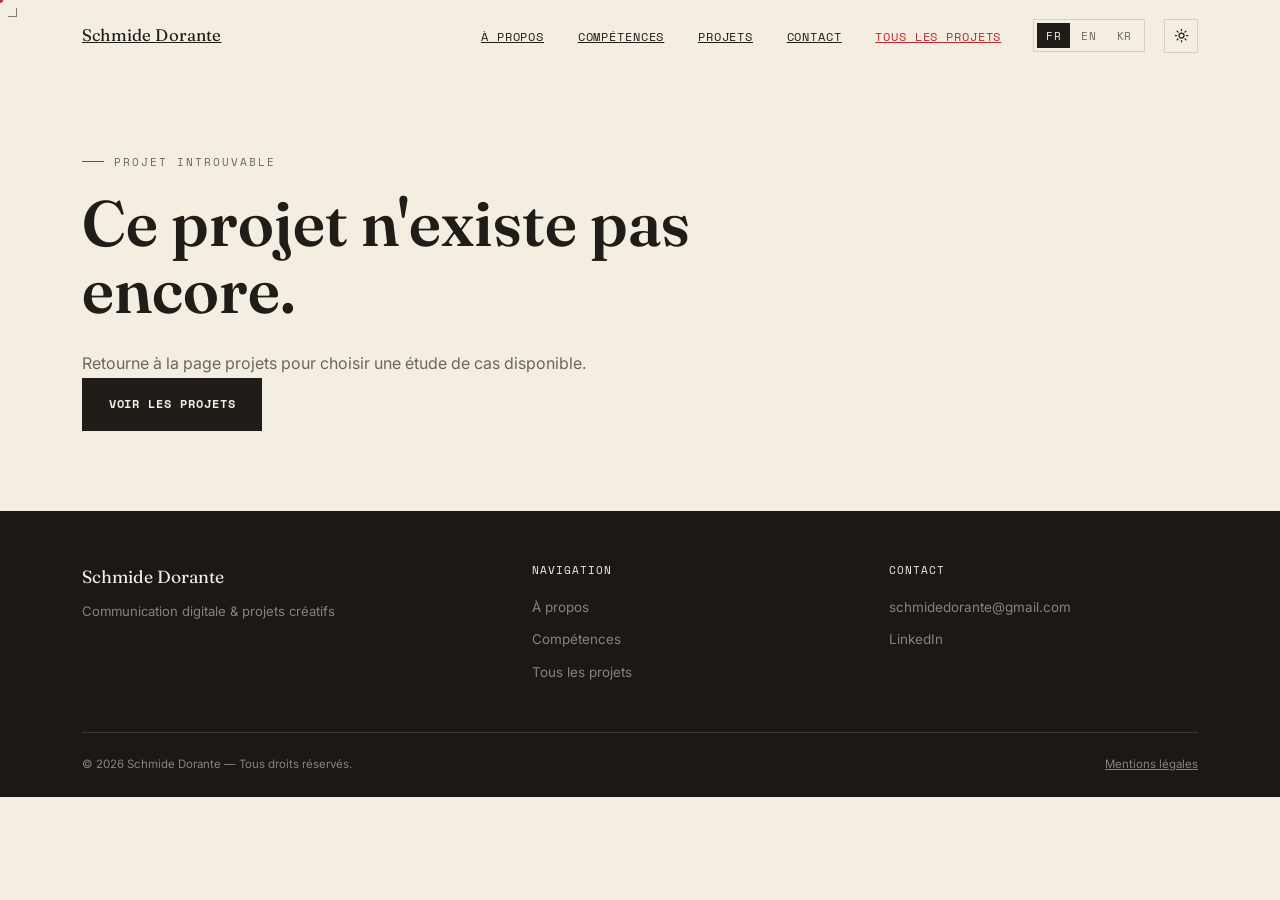
==== case-study.html @ 42503549 "Move html to root for github" ====
<!DOCTYPE html>
<html lang="fr">
<head>
  <meta charset="UTF-8" />
  <meta name="viewport" content="width=device-width, initial-scale=1.0" />
  <meta name="description" content="Portfolio de Schmide Dorante — communication digitale, gestion de projet, audiovisuel et projets créatifs." />
  <meta name="theme-color" content="#f3ede2" />
  <title>Schmide Dorante — Communication digitale &amp; projets créatifs</title>

  <link rel="icon" type="image/svg+xml" href="favicon.svg" />

  <link rel="preconnect" href="https://fonts.googleapis.com" />
  <link rel="preconnect" href="https://fonts.gstatic.com" crossorigin />
  <link rel="stylesheet" href="https://fonts.googleapis.com/css2?family=Fraunces:ital,wght@0,500;0,600;0,700;1,500&family=Inter:wght@300;400;500;600;700&family=Space+Mono:wght@400;700&family=Noto+Sans+KR:wght@400;500;700&display=swap" />

  <link rel="stylesheet" href="css/style.css" />
  <link rel="stylesheet" href="css/case-study.css" />
  <script>if(localStorage.getItem('theme')==='dark')document.documentElement.classList.add('dark')</script>
</head>
<body>

  <!-- Loader -->
  <div class="loader" id="loader" role="status" aria-label="Chargement">
    <div class="loader-count" id="loader-count">3</div>
  </div>

  <!-- Curseur personnalisé -->
  <div class="cursor-dot" id="cursor-dot" aria-hidden="true"></div>
  <div class="cursor-ring" id="cursor-ring" aria-hidden="true"><span></span><span></span><span></span><span></span></div>

  <a class="skip-link" href="#main">Aller au contenu principal</a>

  <!-- HEADER -->
  <header class="header" id="header">
    <nav class="nav" aria-label="Navigation principale">
      <a href="index.html" class="nav-logo" aria-label="Accueil — Schmide Dorante">
        <span data-site-name> Schmide Dorante</span>
      </a>

      <ul class="nav-menu" id="nav-menu">
        <li><a href="#about" class="nav-link" data-i18n="nav.about">À propos</a></li>
        <li><a href="#skills" class="nav-link" data-i18n="nav.skills">Compétences</a></li>
        <li><a href="#projects" class="nav-link" data-i18n="nav.projects">Projets</a></li>
        <li><a href="#contact" class="nav-link" data-i18n="nav.contact">Contact</a></li>
        <li><a href="projects.html" class="nav-link nav-link-highlight" data-i18n="nav.allProjects">Tous les projets</a></li>
      </ul>

      <div class="nav-actions">
        <div class="lang-switcher" role="group" aria-label="Langue">
          <button class="lang-btn" data-lang="fr" aria-pressed="true">FR</button>
          <button class="lang-btn" data-lang="en" aria-pressed="false">EN</button>
          <button class="lang-btn" data-lang="kr" aria-pressed="false">KR</button>
        </div>
        <button class="theme-toggle" id="theme-toggle" aria-label="Passer en mode sombre" title="Basculer le thème">
          <svg class="icon-sun" width="15" height="15" viewBox="0 0 24 24" fill="none" stroke="currentColor" stroke-width="2" stroke-linecap="round" stroke-linejoin="round" aria-hidden="true">
            <circle cx="12" cy="12" r="4"/><path d="M12 2v2M12 20v2M4.93 4.93l1.41 1.41M17.66 17.66l1.41 1.41M2 12h2M20 12h2M6.34 17.66l-1.41 1.41M19.07 4.93l-1.41 1.41"/>
          </svg>
          <svg class="icon-moon" width="15" height="15" viewBox="0 0 24 24" fill="none" stroke="currentColor" stroke-width="2" stroke-linecap="round" stroke-linejoin="round" aria-hidden="true">
            <path d="M21 12.79A9 9 0 1 1 11.21 3 7 7 0 0 0 21 12.79z"/>
          </svg>
        </button>
        <button class="menu-toggle" id="menu-toggle" aria-expanded="false" aria-controls="nav-menu" aria-label="Ouvrir le menu">
          <span></span><span></span><span></span>
        </button>
      </div>
    </nav>
  </header>

  <main id="main">
    <div id="case-study-root"></div>
  </main>

  <!-- FOOTER -->
  <footer class="footer">
    <div class="container">
      <div class="footer-grid">
        <div>
          <span class="footer-logo" data-site-name>Schmide Dorante</span>
          <p class="footer-tagline" data-i18n="footer.tagline">Réalisatrice &amp; Monteuse</p>
        </div>
        <nav class="footer-nav" aria-label="Pied de page">
          <p class="footer-nav-title" data-i18n="footer.navTitle">Navigation</p>
          <ul>
            <li><a href="#about" data-i18n="nav.about">À propos</a></li>
            <li><a href="#skills" data-i18n="nav.skills">Compétences</a></li>
            <li><a href="projects.html" data-i18n="nav.allProjects">Tous les projets</a></li>
          </ul>
        </nav>
        <div class="footer-contact">
          <p class="footer-nav-title" data-i18n="footer.contactTitle">Contact</p>
          <ul>
            <li><a href="#" data-site-email>email@example.com</a></li>
            <li><a href="#" data-site-linkedin target="_blank" rel="noopener noreferrer">LinkedIn</a></li>
          </ul>
        </div>
      </div>
      <div class="footer-bottom">
        <p data-i18n="footer.copyright">© 2026 Schmide Dorante — Tous droits réservés.</p>
        <a href="mentions-legales.html" data-i18n="footer.legal">Mentions légales</a>
      </div>
    </div>
  </footer>
  <script src="js/site.js"></script>
  <script src="js/projects.js"></script>
  <script src="js/content.js"></script>
  <script src="js/main.js"></script>
  <script src="js/case-study.js"></script>
</body>
</html>
---- css/style.css ----
/*
   PORTFOLIO — style.css
   Direction : éditorial minimaliste, papier chaud, accent "rec red".
   Signature : cadres "planche-contact" (sprockets + numéros de négatif),
   défilé de timecode, curseur en repères de viseur.
    */

/* ---------- 1. Design tokens ---------- */
:root {
  --paper:      #f3ede2;
  --paper-2:    #eae1cd;
  --ink:        #201c17;
  --ink-soft:   #6f6659;
  --ink-faint:  #a49a86;
  --line:       #d9cfba;

  --rec:        #c1272d;
  --rec-dim:    rgba(193, 39, 45, .1);
  --rec-line:   rgba(193, 39, 45, .35);

  --dark:       #1b1815;
  --dark-2:     #24201a;
  --on-dark:    #f3ede2;
  --on-dark-soft: rgba(243, 237, 226, .5);
  --on-dark-line: rgba(243, 237, 226, .14);

  --font-display: 'Fraunces', Georgia, serif;
  --font-body:    'Inter', system-ui, -apple-system, sans-serif;
  --font-mono:    'Space Mono', ui-monospace, monospace;

  --nav-h: 72px;
  --max-w: 1180px;
  --ease: cubic-bezier(.4, 0, .2, 1);
}

html.dark {
  --paper: #1b1815; --paper-2: #24201a; --ink: #f3ede2;
  --ink-soft: rgba(243,237,226,.62); --ink-faint: rgba(243,237,226,.35);
  --line: rgba(243,237,226,.14);
  --rec: #e2565c; --rec-dim: rgba(226,86,92,.16); --rec-line: rgba(226,86,92,.4);
}
html.dark .about-frame, html.dark .frame-color { filter: brightness(1.08); }
/* ---------- 2. Reset ---------- */
*, *::before, *::after { box-sizing: border-box; margin: 0; padding: 0; }
html { scroll-behavior: smooth; }
@media (prefers-reduced-motion: reduce) {
  html { scroll-behavior: auto; }
  *, *::before, *::after { animation-duration: .01ms !important; animation-iteration-count: 1 !important; transition-duration: .01ms !important; scroll-behavior: auto !important; }
}

body {
  background: var(--paper);
  color: var(--ink);
  font-family: var(--font-body);
  font-size: 16px;
  line-height: 1.7;
  cursor: none;
  overflow-x: hidden;
}
a, button, input, textarea { font-family: inherit; }
a, button { cursor: none; }

/* Korean text : repli sur Noto Sans KR (Fraunces / Space Mono n'ont pas de glyphes hangul) */
html[lang="kr"] {
  --font-display: 'Noto Sans KR', var(--font-body);
  --font-mono: 'Noto Sans KR', var(--font-body);
}
html[lang="kr"] .hero-title .accent { font-style: normal; }
@media (pointer: coarse) {
  body, a, button { cursor: auto; }
  .cursor-dot, .cursor-ring { display: none !important; }
}

img { max-width: 100%; display: block; }
ul { list-style: none; }
h1, h2, h3, h4 { font-weight: 600; }

:focus-visible {
  outline: 2px solid var(--rec);
  outline-offset: 3px;
}

.container { max-width: var(--max-w); margin: 0 auto; padding: 0 2rem; }

.skip-link {
  position: absolute; left: -999px; top: 0;
  background: var(--dark); color: var(--on-dark);
  padding: .8rem 1.4rem; z-index: 999; font-family: var(--font-mono); font-size: .8rem;
}
.skip-link:focus { left: 1rem; top: 1rem; }

/* ---------- 3. Curseur personnalisé (repères de viseur) ---------- */
.cursor-dot {
  position: fixed; width: 6px; height: 6px; background: var(--rec);
  border-radius: 50%; pointer-events: none; z-index: 9999;
  transform: translate(-50%, -50%);
  transition: width .18s var(--ease), height .18s var(--ease), background .2s var(--ease);
}
.cursor-ring {
  position: fixed; width: 34px; height: 34px; pointer-events: none; z-index: 9998;
  transform: translate(-50%, -50%);
  transition: width .22s var(--ease), height .22s var(--ease), opacity .22s var(--ease);
  opacity: .55;
}
.cursor-ring::before, .cursor-ring::after,
.cursor-ring i::before, .cursor-ring i::after { content: ''; }
.cursor-ring { display: block; }
.cursor-ring span {
  position: absolute; width: 9px; height: 9px;
  border-color: var(--ink); border-style: solid; border-width: 0;
}
.cursor-ring span:nth-child(1) { top: 0; left: 0; border-top-width: 1.5px; border-left-width: 1.5px; }
.cursor-ring span:nth-child(2) { top: 0; right: 0; border-top-width: 1.5px; border-right-width: 1.5px; }
.cursor-ring span:nth-child(3) { bottom: 0; left: 0; border-bottom-width: 1.5px; border-left-width: 1.5px; }
.cursor-ring span:nth-child(4) { bottom: 0; right: 0; border-bottom-width: 1.5px; border-right-width: 1.5px; }
.cursor-ring.hover { width: 64px; height: 64px; opacity: .9; }
.cursor-ring.hover span { border-color: var(--rec); }

/* ---------- 4. Loader (leader de film) ---------- */
.loader {
  position: fixed; inset: 0; z-index: 10000; background: var(--dark);
  display: flex; align-items: center; justify-content: center;
  transition: opacity .5s var(--ease), visibility .5s var(--ease);
}
.loader.done { opacity: 0; visibility: hidden; }
.loader-count {
  font-family: var(--font-mono); color: var(--on-dark);
  font-size: 3rem; position: relative; width: 110px; height: 110px;
  border: 1px solid var(--on-dark-line); border-radius: 50%;
  display: flex; align-items: center; justify-content: center;
}
.loader-count::before {
  content: ''; position: absolute; inset: -1px; border-radius: 50%;
  border: 1.5px solid var(--rec); border-top-color: transparent; border-right-color: transparent;
  animation: spin 1.1s linear infinite;
}
@keyframes spin { to { transform: rotate(360deg); } }

/* ---------- 5. Header / nav ---------- */
.header {
  position: fixed; top: 0; left: 0; width: 100%; z-index: 500;
  height: var(--nav-h); background: transparent;
  transition: background .3s var(--ease), box-shadow .3s var(--ease), border-color .3s var(--ease);
  border-bottom: 1px solid transparent;
}
.header.scrolled { background: rgba(243, 237, 226, .92); backdrop-filter: blur(8px); border-color: var(--line); }
.nav { max-width: var(--max-w); margin: 0 auto; padding: 0 2rem; height: 100%; display: flex; align-items: center; gap: 2rem; }
.nav-logo { font-family: var(--font-display); font-size: 1.05rem; letter-spacing: .01em; margin-right: auto; color: var(--ink); }
.nav-logo strong { font-weight: 700; }
.nav-menu { display: flex; align-items: center; gap: 2.1rem; }
.nav-link {
  font-size: .78rem; letter-spacing: .07em; text-transform: uppercase; color: var(--ink);
  position: relative; padding-bottom: 3px; font-family: var(--font-mono);
}
.nav-link::after {
  content: ''; position: absolute; left: 0; bottom: 0; width: 0; height: 1px; background: var(--rec);
  transition: width .25s var(--ease);
}
.nav-link:hover::after, .nav-link.active::after { width: 100%; }
.nav-link-highlight { color: var(--rec); }

.nav-actions { display: flex; align-items: center; gap: 1.2rem; }
.lang-switcher { display: flex; align-items: center; gap: .15rem; border: 1px solid var(--line); padding: 3px; }
.lang-btn {
  background: none; border: none; font-family: var(--font-mono); font-size: .68rem; letter-spacing: .06em;
  color: var(--ink-soft); padding: .3rem .55rem; transition: background .2s var(--ease), color .2s var(--ease);
}
.lang-btn[aria-pressed="true"] { background: var(--ink); color: var(--paper); }

.theme-toggle {
  width: 34px; height: 34px; border: 1px solid var(--line); background: none;
  display: flex; align-items: center; justify-content: center; position: relative; color: var(--ink);
}
.theme-toggle:hover { border-color: var(--rec); }
.theme-toggle svg { position: absolute; transition: opacity .3s var(--ease), transform .3s var(--ease); }
.theme-toggle .icon-moon { opacity: 0; transform: scale(.4) rotate(-50deg); }
.theme-toggle .icon-sun { opacity: 1; transform: scale(1) rotate(0); }
html.dark .theme-toggle .icon-sun { opacity: 0; transform: scale(.4) rotate(50deg); }
html.dark .theme-toggle .icon-moon { opacity: 1; transform: scale(1) rotate(0); }

.menu-toggle {
  display: none; flex-direction: column; justify-content: center; gap: 5px;
  background: none; border: none; width: 26px; padding: 4px;
}
.menu-toggle span { display: block; height: 1.5px; width: 100%; background: var(--ink); transition: transform .25s var(--ease), opacity .25s var(--ease); }
.menu-toggle[aria-expanded="true"] span:nth-child(1) { transform: translateY(6.5px) rotate(45deg); }
.menu-toggle[aria-expanded="true"] span:nth-child(2) { opacity: 0; }
.menu-toggle[aria-expanded="true"] span:nth-child(3) { transform: translateY(-6.5px) rotate(-45deg); }

/* ---------- 6. Hero ---------- */
.hero { min-height: 100svh; display: flex; flex-direction: column; justify-content: center; padding: calc(var(--nav-h) + 2rem) 0 0; position: relative; }
.hero-grain {
  position: absolute; inset: 0; pointer-events: none; opacity: .05; mix-blend-mode: multiply;
  background-image: url("data:image/svg+xml,%3Csvg xmlns='http://www.w3.org/2000/svg' width='120' height='120'%3E%3Cfilter id='n'%3E%3CfeTurbulence type='fractalNoise' baseFrequency='0.9' numOctaves='2' stitchTiles='stitch'/%3E%3C/filter%3E%3Crect width='100%25' height='100%25' filter='url(%23n)'/%3E%3C/svg%3E");
}
.hero-canvas { position: absolute; inset: 0; z-index: 0; pointer-events: none; }
.hero-inner {
  max-width: var(--max-w); margin: 0 auto; padding: 0 2rem; width: 100%;
  display: grid; grid-template-columns: 1.15fr .85fr; gap: 3.5rem; align-items: center;
  position: relative; z-index: 1;   /* ← ces 2 lignes à ajouter */
}

.hero-eyebrow {
  display: inline-flex; align-items: center; gap: .55rem; font-family: var(--font-mono);
  font-size: .72rem; letter-spacing: .16em; text-transform: uppercase; color: var(--ink-soft); margin-bottom: 1.4rem;
}
.rec-dot { width: 7px; height: 7px; border-radius: 50%; background: var(--rec); box-shadow: 0 0 0 3px var(--rec-dim); animation: pulse 1.8s ease-in-out infinite; flex-shrink: 0; }
@keyframes pulse { 0%, 100% { opacity: 1; } 50% { opacity: .35; } }

.hero-title { font-family: var(--font-display); font-size: clamp(2.6rem, 5.4vw, 4.6rem); line-height: 1.04; letter-spacing: -.01em; font-weight: 600; }
.hero-title .accent { color: var(--rec); font-style: italic; font-weight: 500; }

.hero-sub { margin-top: 1.6rem; max-width: 480px; color: var(--ink-soft); font-size: 1rem; line-height: 1.85; }

.hero-cta { margin-top: 2.4rem; display: flex; flex-wrap: wrap; gap: 1rem; }
.btn {
  display: inline-flex; align-items: center; gap: .6rem; font-family: var(--font-mono);
  font-size: .74rem; font-weight: 700; letter-spacing: .08em; text-transform: uppercase;
  padding: .95rem 1.6rem; border: 1px solid var(--ink); transition: background .25s var(--ease), color .25s var(--ease), border-color .25s var(--ease), gap .25s var(--ease);
  text-decoration: none; color: var(--ink); background: transparent;
}
.btn-primary { background: var(--ink); color: var(--paper); }
.btn-primary:hover { background: var(--rec); border-color: var(--rec); gap: .9rem; }
.btn-outline:hover { border-color: var(--rec); color: var(--rec); gap: .9rem; }

/* Cadre "reel" du hero */
.hero-reel {
  position: relative; aspect-ratio: 4 / 5; background: var(--dark);
  display: flex; align-items: center; justify-content: center; overflow: hidden;
}
.hero-reel-sprockets { position: absolute; top: 0; bottom: 0; width: 18px; display: flex; flex-direction: column; justify-content: space-evenly; align-items: center; }
.hero-reel-sprockets.left { left: 0; } .hero-reel-sprockets.right { right: 0; }
.hero-reel-sprockets span { width: 7px; height: 11px; background: var(--paper); opacity: .18; }
.hero-reel-play {
  width: 66px; height: 66px; border-radius: 50%; border: 1px solid var(--on-dark-line);
  display: flex; align-items: center; justify-content: center; background: rgba(243,237,226,.06);
  color: var(--on-dark); transition: transform .3s var(--ease), background .3s var(--ease), border-color .3s var(--ease);
  z-index: 2;
}
.hero-reel:hover .hero-reel-play { transform: scale(1.08); background: var(--rec); border-color: var(--rec); }
.hero-reel-caption {
  position: absolute; bottom: 1rem; left: 1.6rem; right: 1.6rem; z-index: 2;
  font-family: var(--font-mono); font-size: .66rem; letter-spacing: .1em; text-transform: uppercase;
  color: var(--on-dark-soft); display: flex; justify-content: space-between;
}

.hero-photo {
  aspect-ratio: 4 / 5;
  overflow: hidden;
  background: var(--paper-2);
}

.hero-photo img {
  width: 100%;
  height: 100%;
  object-fit: cover;
}

/* Ticker (timecode / crédits défilants) */
.ticker { border-top: 1px solid var(--line); border-bottom: 1px solid var(--line); overflow: hidden; margin-top: 4rem; background: var(--paper-2); }
.ticker-track { display: flex; align-items: center; gap: 2.2rem; width: max-content; padding: .85rem 0; animation: tickerScroll 26s linear infinite; }
@keyframes tickerScroll { from { transform: translateX(0); } to { transform: translateX(-50%); } }
.ticker-track span { font-family: var(--font-mono); font-size: .72rem; letter-spacing: .14em; text-transform: uppercase; color: var(--ink-soft); white-space: nowrap; display: inline-flex; align-items: center; gap: 2.2rem; }
.ticker-track span::after { content: '●'; color: var(--rec); font-size: .5rem; margin-left: 2.2rem; }

/* ---------- 7. Section shell ---------- */
.section { padding: 6.5rem 0; }
.section-alt { background: var(--paper-2); }
.section-header { max-width: 640px; margin-bottom: 3.2rem; }
.section-label {
  display: flex; align-items: center; gap: .6rem; font-family: var(--font-mono); font-size: .7rem;
  letter-spacing: .18em; text-transform: uppercase; color: var(--ink-soft); margin-bottom: 1.1rem;
}
.section-label::before { content: ''; width: 22px; height: 1px; background: var(--rec); }
.section-title { font-family: var(--font-display); font-size: clamp(1.9rem, 3.4vw, 2.7rem); font-weight: 600; line-height: 1.15; }
.section-desc { margin-top: 1rem; color: var(--ink-soft); font-size: .97rem; line-height: 1.85; }

/* ---------- 8. About ---------- */
.about-grid { display: grid; grid-template-columns: 1fr .85fr; gap: 4.5rem; align-items: start; }
.about-text p { color: var(--ink-soft); font-size: .97rem; line-height: 1.9; margin-bottom: 1.2rem; }
.about-text strong { color: var(--ink); font-weight: 600; }

.about-visual { position: sticky; top: calc(var(--nav-h) + 1.5rem); }
.about-frame { position: relative; aspect-ratio: 3/4; background: linear-gradient(155deg, #4a4136, #201c17 70%); overflow: hidden; }
.about-frame::after { content: ''; position: absolute; inset: 0; background: var(--hero-grain-url, none); }
.about-frame-label {
  position: absolute; bottom: 1rem; left: 1.2rem; right: 1.2rem; z-index: 2;
  font-family: var(--font-mono); color: var(--on-dark-soft); font-size: .62rem; letter-spacing: .1em; text-transform: uppercase;
  display: flex; justify-content: space-between;
}
.about-stats { display: flex; gap: 2.4rem; margin-top: 1.6rem; }
.about-stat-num { font-family: var(--font-display); font-size: 2.6rem; font-weight: 600; line-height: 1; color: var(--ink); }
.about-stat-label { font-size: .68rem; letter-spacing: .1em; text-transform: uppercase; color: var(--ink-soft); margin-top: .35rem; display: block; }

/* Timeline "shot list" */
.timeline { margin-top: 5rem; }
.timeline-title { font-family: var(--font-display); font-size: 1.35rem; margin-bottom: 2rem; }
.shot-item {
  display: grid; grid-template-columns: 90px 1fr auto; gap: 1.6rem; align-items: start;
  padding: 1.5rem 0; border-top: 1px solid var(--line);
}
.timeline-items .shot-item:last-child { border-bottom: 1px solid var(--line); }
.shot-code { font-family: var(--font-mono); font-size: .78rem; color: var(--rec); padding-top: .2rem; }
.shot-role { font-family: var(--font-display); font-size: 1.1rem; font-weight: 600; }
.shot-place { font-size: .85rem; color: var(--ink-soft); margin-top: .15rem; }
.shot-desc { font-size: .88rem; color: var(--ink-soft); line-height: 1.8; margin-top: .6rem; max-width: 560px; }
.shot-type { font-family: var(--font-mono); font-size: .66rem; letter-spacing: .08em; text-transform: uppercase; color: var(--ink-faint); white-space: nowrap; padding-top: .25rem; text-align: right; }

/* ---------- 9. Skills ---------- */
.skills-grid { display: grid; grid-template-columns: 1.4fr 1fr; gap: 4rem; align-items: start; }
.skill-hard-title, .skill-soft-title { font-family: var(--font-display); font-size: 1.25rem; margin-bottom: 1.6rem; }
.hard-cards { display: flex; flex-direction: column; gap: 1.6rem; }
.hard-card { border: 1px solid var(--line); padding: 1.5rem 1.7rem; background: var(--paper); }
.hard-card-cat { font-family: var(--font-mono); font-size: .68rem; letter-spacing: .12em; text-transform: uppercase; color: var(--rec); margin-bottom: 1rem; display: block; }
.hard-card-list { display: flex; flex-wrap: wrap; gap: .5rem; }
.hard-card-list li { font-size: .82rem; padding: .4rem .8rem; border: 1px solid var(--line); color: var(--ink-soft); }

.soft-panel { border: 1px solid var(--line); background: var(--paper); padding: 1.7rem; }
.soft-list li { display: flex; align-items: baseline; gap: .7rem; font-size: .88rem; padding: .7rem 0; border-bottom: 1px solid var(--line); color: var(--ink); }
.soft-list li:last-child { border-bottom: none; }
.soft-list li::before { content: '✓'; color: var(--rec); font-family: var(--font-mono); font-size: .78rem; }

/* ---------- 10. Projects — planche-contact ---------- */
.filter-bar { display: flex; flex-wrap: wrap; gap: .6rem; margin-bottom: 2.4rem; }
.filter-btn {
  font-family: var(--font-mono); font-size: .7rem; letter-spacing: .08em; text-transform: uppercase;
  background: none; border: 1px solid var(--line); color: var(--ink-soft); padding: .55rem 1.1rem;
  transition: all .2s var(--ease);
}
.filter-btn[aria-pressed="true"] { background: var(--ink); color: var(--paper); border-color: var(--ink); }

.projects-grid { display: grid; grid-template-columns: repeat(3, 1fr); gap: 1.6rem; }
.film-frame {
  border: none; background: none; text-align: left; padding: 0; display: flex; flex-direction: column;
  font-family: inherit; color: inherit;
}
.frame-visual {
  position: relative; aspect-ratio: 4/3; overflow: hidden; display: flex; flex-direction: column;
}
.frame-sprockets { display: flex; justify-content: space-evenly; padding: 5px 8px; background: #100e0c; }
.frame-sprockets span { width: 8px; height: 5px; background: var(--paper); opacity: .35; }
.frame-color { flex: 1; position: relative; display: flex; align-items: flex-end; padding: 1.1rem; }
.frame-tag {
  font-family: var(--font-mono); font-size: .64rem; letter-spacing: .1em; text-transform: uppercase;
  color: rgba(255,255,255,.85); background: rgba(0,0,0,.28); padding: .3rem .6rem; z-index: 2;
}
.frame-edge {
  position: absolute; bottom: 1rem; right: 1.1rem; font-family: var(--font-mono); font-size: .64rem;
  color: rgba(255,255,255,.55); letter-spacing: .06em; z-index: 2;
}
.frame-overlay {
  position: absolute; inset: 0; background: rgba(193,39,45,.88); display: flex; align-items: center; justify-content: center;
  opacity: 0; transform: translateY(100%); transition: opacity .3s var(--ease), transform .3s var(--ease);
  color: #fff; font-family: var(--font-mono); font-size: .74rem; letter-spacing: .1em; text-transform: uppercase;
}
.film-frame:hover .frame-overlay, .film-frame:focus-visible .frame-overlay { opacity: 1; transform: translateY(0); }
.frame-body { padding: 1.1rem 0 0; }
.frame-title { font-family: var(--font-display); font-weight: 600; font-size: 1.1rem; }
.frame-tagline { font-size: .82rem; color: var(--ink-soft); margin-top: .3rem; }

.projects-cta { margin-top: 3rem; }

/* Détail projet */
.project-detail { display: none; margin-top: 3.5rem; border-top: 2px solid var(--ink); background: var(--paper); }
.project-detail.open { display: block; }
.detail-inner { padding: 2.6rem 0; }
.detail-header { display: flex; justify-content: space-between; align-items: flex-start; gap: 1.5rem; margin-bottom: 2rem; padding-bottom: 1.6rem; border-bottom: 1px solid var(--line); }
.detail-tagline { font-family: var(--font-mono); font-size: .68rem; letter-spacing: .12em; text-transform: uppercase; color: var(--rec); display: block; margin-bottom: .5rem; }
.detail-title { font-family: var(--font-display); font-size: clamp(1.3rem, 2.6vw, 1.9rem); font-weight: 600; }
.detail-close { flex-shrink: 0; width: 38px; height: 38px; border: 1px solid var(--line); background: none; display: flex; align-items: center; justify-content: center; color: var(--ink); transition: border-color .2s var(--ease), color .2s var(--ease); }
.detail-close:hover { border-color: var(--rec); color: var(--rec); }
.detail-body { display: grid; grid-template-columns: 1.3fr 1fr; gap: 3rem; }
.detail-visual { aspect-ratio: 16/10; position: relative; }
.detail-meta { display: flex; flex-direction: column; gap: 1.1rem; padding-bottom: 1.8rem; margin-bottom: 1.8rem; border-bottom: 1px solid var(--line); }
.detail-meta-item dt { font-family: var(--font-mono); font-size: .62rem; letter-spacing: .12em; text-transform: uppercase; color: var(--ink-faint); margin-bottom: .25rem; }
.detail-meta-item dd { font-size: .9rem; color: var(--ink); }
.detail-desc { font-size: .92rem; color: var(--ink-soft); line-height: 1.9; }

/* ---------- 11. Contact ---------- */
.contact { background: var(--dark); color: var(--on-dark); }
.contact .section-label { color: var(--on-dark-soft); }
.contact .section-title { color: var(--on-dark); }
.contact .section-desc { color: var(--on-dark-soft); }
.contact-grid { display: grid; grid-template-columns: .85fr 1.15fr; gap: 4rem; margin-top: 3rem; }
.contact-email {
  font-family: var(--font-display); font-size: clamp(1.4rem, 2.6vw, 2rem); color: var(--on-dark);
  text-decoration: none; border-bottom: 1px solid var(--rec); padding-bottom: 4px; display: inline-block; margin-bottom: 2.4rem;
}
.contact-item { display: flex; align-items: center; gap: .8rem; margin-bottom: 1rem; font-size: .9rem; }
.contact-item a { color: var(--on-dark-soft); text-decoration: none; transition: color .2s var(--ease); }
.contact-item a:hover { color: var(--rec); }

.form-group { margin-bottom: 1.3rem; }
.form-label { display: block; font-family: var(--font-mono); font-size: .68rem; letter-spacing: .1em; text-transform: uppercase; color: var(--on-dark-soft); margin-bottom: .5rem; }
.form-input {
  width: 100%; background: var(--dark-2); border: 1px solid var(--on-dark-line); color: var(--on-dark);
  padding: .85rem 1rem; font-size: .9rem; transition: border-color .2s var(--ease);
}
.form-input:focus-visible { outline: none; border-color: var(--rec); }
.form-input::placeholder { color: rgba(243,237,226,.3); }
.form-error { display: block; font-size: .72rem; color: var(--rec); margin-top: .4rem; min-height: 1em; }
.contact .btn-primary { background: var(--rec); border-color: var(--rec); color: #fff; margin-top: .4rem; }
.contact .btn-primary:hover { background: #a31f24; border-color: #a31f24; }
.form-success { margin-top: 1rem; font-size: .88rem; color: var(--on-dark); display: none; }
.form-success.show { display: block; }

/* ---------- 12. Footer ---------- */
.footer { background: var(--dark); color: var(--on-dark-soft); padding: 3.2rem 0 1.4rem; }
.footer-grid { display: grid; grid-template-columns: 1.3fr 1fr 1fr; gap: 3rem; padding-bottom: 2.4rem; border-bottom: 1px solid var(--on-dark-line); }
.footer-logo { font-family: var(--font-display); font-size: 1.1rem; color: var(--on-dark); }
.footer-tagline { font-size: .82rem; margin-top: .5rem; }
.footer-nav-title { font-family: var(--font-mono); font-size: .66rem; letter-spacing: .1em; text-transform: uppercase; color: var(--on-dark); margin-bottom: 1rem; }
.footer-nav ul li, .footer-contact ul li { margin-bottom: .6rem; font-size: .84rem; }
.footer-nav a, .footer-contact a { color: var(--on-dark-soft); text-decoration: none; transition: color .2s var(--ease); }
.footer-nav a:hover, .footer-contact a:hover { color: var(--rec); }
.footer-bottom { display: flex; justify-content: space-between; align-items: center; padding-top: 1.4rem; font-size: .72rem; flex-wrap: wrap; gap: .6rem; }
.footer-bottom a { color: var(--on-dark-soft); }
.footer-bottom a:hover { color: var(--rec); }

/* ---------- 13. Reveal on scroll ---------- */
.reveal { opacity: 0; transform: translateY(20px); transition: opacity .7s var(--ease), transform .7s var(--ease); }
.reveal.visible { opacity: 1; transform: translateY(0); }
.reveal-delay-1 { transition-delay: .08s; } .reveal-delay-2 { transition-delay: .16s; }
.reveal-delay-3 { transition-delay: .24s; } .reveal-delay-4 { transition-delay: .32s; }

/* ---------- 14. Responsive ---------- */
@media (max-width: 1024px) {
  .hero-inner { grid-template-columns: 1fr; }
  .hero-reel { max-width: 420px; }
  .about-grid, .skills-grid, .contact-grid, .detail-body { grid-template-columns: 1fr; }
  .about-visual { position: static; }
  .projects-grid { grid-template-columns: repeat(2, 1fr); }
  .footer-grid { grid-template-columns: 1fr 1fr; }
}
@media (max-width: 768px) {
  :root { --nav-h: 64px; }
  .section { padding: 4.5rem 0; }
  .nav-menu { position: fixed; top: var(--nav-h); left: 0; width: 100%; background: var(--paper); flex-direction: column; align-items: flex-start; gap: 0; padding: 0; max-height: 0; overflow: hidden; border-bottom: 1px solid transparent; transition: max-height .3s var(--ease), border-color .3s var(--ease); }
  .nav-menu.open { max-height: 400px; border-color: var(--line); }
  .nav-menu li { width: 100%; }
  .nav-menu .nav-link { display: block; padding: 1.1rem 2rem; width: 100%; }
  .menu-toggle { display: flex; }
  .shot-item { grid-template-columns: 1fr; gap: .4rem; }
  .shot-type { text-align: left; }
  .projects-grid { grid-template-columns: 1fr; }
  .footer-grid { grid-template-columns: 1fr; gap: 2rem; }
  .footer-bottom { flex-direction: column; align-items: flex-start; }
  .detail-header { flex-direction: column; }
}

/* =====================================================
   Featured project
===================================================== */

.featured-project{

    display:grid;

    grid-template-columns:1fr 1fr;

    gap:4rem;

    align-items:center;

    margin:5rem 0;

}

.featured-label{

    font-family:var(--font-mono);

    font-size:.7rem;

    letter-spacing:.14em;

    text-transform:uppercase;

    color:var(--rec);

}

.featured-title{

    margin-top:1rem;

    font-family:var(--font-display);

    font-size:clamp(2rem,4vw,3.6rem);

}

.featured-desc{

    margin:1.6rem 0 2rem;

    max-width:540px;

    color:var(--ink-soft);

    line-height:1.9;

}

.featured-image{

    aspect-ratio:4/3;

    overflow:hidden;

    border-radius:20px;

    background:var(--paper-2);

}

.featured-image img{

    width:100%;

    height:100%;

    object-fit:cover;

}
---- css/case-study.css ----
/* ---------- Case study pages ---------- */

.case-hero {
  padding: calc(var(--nav-h) + 5rem) 0 5rem;
  background: var(--paper);
}

.case-hero-inner {
  display: grid;
  grid-template-columns: 1.1fr .9fr;
  gap: 4rem;
  align-items: center;
}

.case-title {
  font-family: var(--font-display);
  font-size: clamp(2.4rem, 5vw, 4.6rem);
  line-height: 1.05;
  max-width: 760px;
}

.case-intro {
  margin-top: 1.6rem;
  max-width: 620px;
  color: var(--ink-soft);
  font-size: 1rem;
  line-height: 1.85;
}

.case-meta-grid {
  display: grid;
  grid-template-columns: repeat(2, 1fr);
  gap: 1.4rem;
  margin-top: 3rem;
}

.case-meta-grid div {
  border-top: 1px solid var(--line);
  padding-top: 1rem;
}

.case-meta-grid span {
  font-family: var(--font-mono);
  font-size: .65rem;
  letter-spacing: .12em;
  text-transform: uppercase;
  color: var(--rec);
}

.case-meta-grid p {
  margin-top: .4rem;
  color: var(--ink);
  font-size: .9rem;
}

.case-hero-visual {
  background: var(--dark);
  min-height: 420px;
  display: flex;
  align-items: center;
  justify-content: center;
  padding: 3rem;
}

.case-hero-visual img {
  max-width: 260px;
  width: 100%;
  object-fit: contain;
}

.case-section {
  padding: 5rem 0;
  border-top: 1px solid var(--line);
}

.case-section-alt {
  background: var(--paper-2);
}

.case-grid {
  display: grid;
  grid-template-columns: .35fr .65fr;
  gap: 4rem;
  align-items: start;
}

.case-grid h2 {
  font-family: var(--font-display);
  font-size: clamp(1.6rem, 3vw, 2.4rem);
}

.case-grid > p {
  color: var(--ink-soft);
  font-size: 1rem;
  line-height: 1.9;
}

.case-list {
  display: grid;
  gap: .8rem;
}

.case-list p {
  border-top: 1px solid var(--line);
  padding-top: .9rem;
  color: var(--ink);
}

.case-cards {
  display: grid;
  grid-template-columns: repeat(2, 1fr);
  gap: 1.2rem;
}

.case-cards article {
  border: 1px solid var(--line);
  padding: 1.5rem;
  background: var(--paper);
}

.case-cards h3 {
  font-family: var(--font-display);
  font-size: 1.15rem;
  margin-bottom: .7rem;
}

.case-cards p {
  color: var(--ink-soft);
  font-size: .9rem;
  line-height: 1.7;
}

@media (max-width: 900px) {
  .case-hero-inner,
  .case-grid {
    grid-template-columns: 1fr;
  }

  .case-meta-grid,
  .case-cards {
    grid-template-columns: 1fr;
  }
}
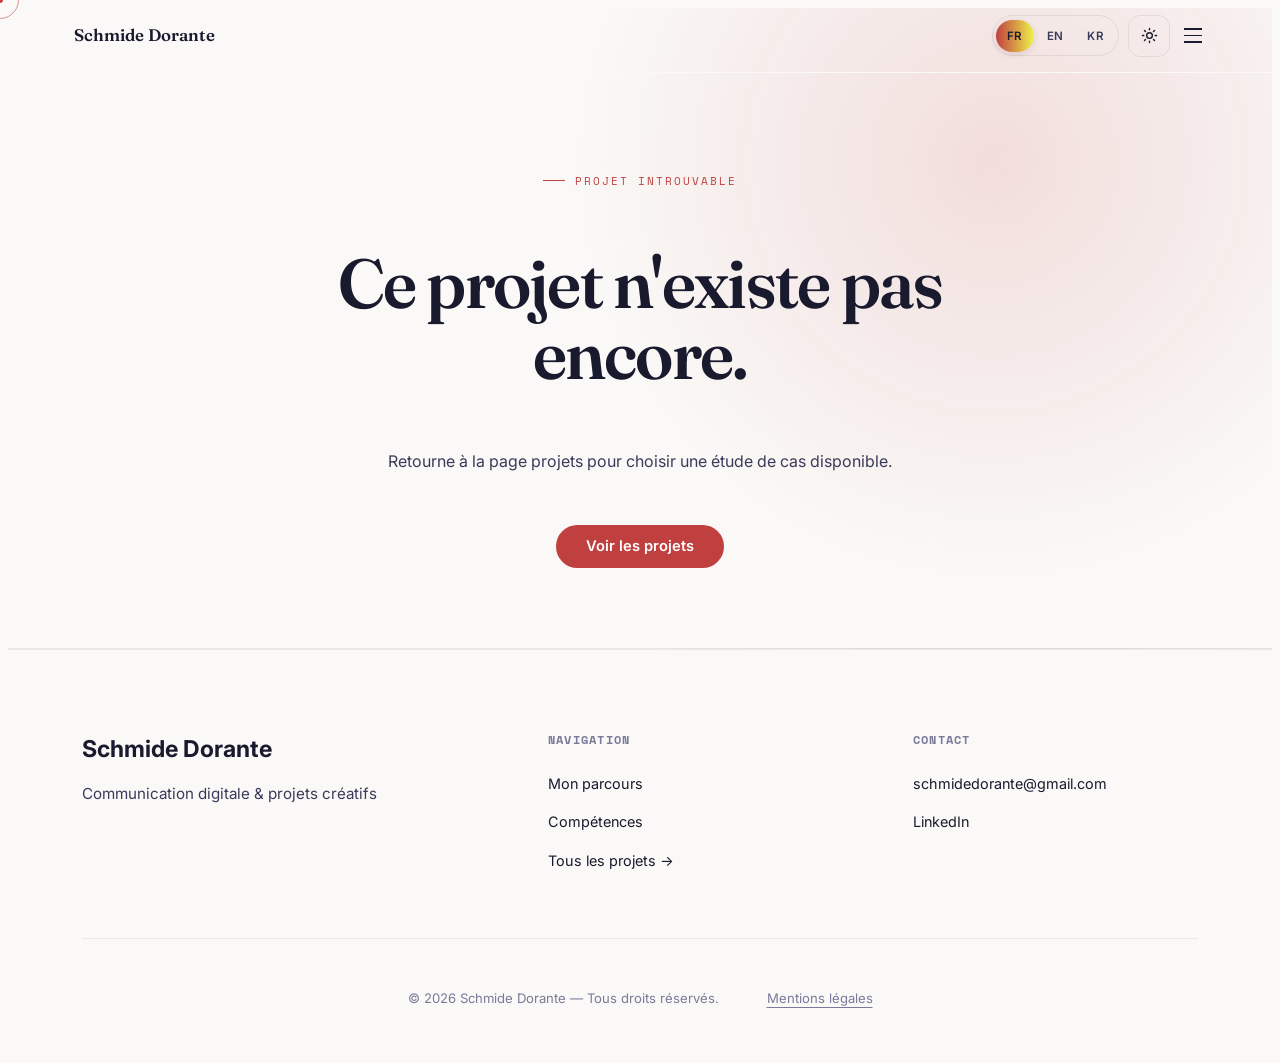
==== commit cddb804f: "update portfolio content, responsive etc" ====
--- a/case-study.html
+++ b/case-study.html
@@ -20,8 +20,8 @@
 <body>
 
   <!-- Loader -->
-  <div class="loader" id="loader" role="status" aria-label="Chargement">
-    <div class="loader-count" id="loader-count">3</div>
+  <div id="loader" role="status" aria-label="Chargement en cours">
+    <div class="loader-content"><span class="loader-initials">DS</span></div>
   </div>
 
   <!-- Curseur personnalisé -->
@@ -38,11 +38,11 @@
       </a>
 
       <ul class="nav-menu" id="nav-menu">
-        <li><a href="#about" class="nav-link" data-i18n="nav.about">À propos</a></li>
-        <li><a href="#skills" class="nav-link" data-i18n="nav.skills">Compétences</a></li>
-        <li><a href="#projects" class="nav-link" data-i18n="nav.projects">Projets</a></li>
-        <li><a href="#contact" class="nav-link" data-i18n="nav.contact">Contact</a></li>
-        <li><a href="projects.html" class="nav-link nav-link-highlight" data-i18n="nav.allProjects">Tous les projets</a></li>
+        <li><a href="index.html#about" class="nav-link"  data-i18n="nav.about">Mon parcours</a></li>
+        <li><a href="index.html#skills" class="nav-link" data-i18n="nav.skills">Compétences</a></li>
+        <li><a href="index.html#projects" class="nav-link" data-i18n="nav.projects">Projets</a></li>
+        <li><a href="index.html#contact" class="nav-link" data-i18n="nav.contact">Contact</a></li>
+        <li><a href="projects.html" class="nav-link nav-link-highlight" data-i18n="nav.allProjects">Tous les projets →</a></li>
       </ul>
 
       <div class="nav-actions">
@@ -73,7 +73,7 @@
   <!-- FOOTER -->
   <footer class="footer">
     <div class="container">
-      <div class="footer-grid">
+      <div class="footer-top">
         <div>
           <span class="footer-logo" data-site-name>Schmide Dorante</span>
           <p class="footer-tagline" data-i18n="footer.tagline">Réalisatrice &amp; Monteuse</p>
@@ -89,7 +89,7 @@
         <div class="footer-contact">
           <p class="footer-nav-title" data-i18n="footer.contactTitle">Contact</p>
           <ul>
-            <li><a href="#" data-site-email>email@example.com</a></li>
+            <li><a data-site-email href="#"><span data-site-email-text>schmidedorante@gmail.com</span></a></li>
             <li><a href="#" data-site-linkedin target="_blank" rel="noopener noreferrer">LinkedIn</a></li>
           </ul>
         </div>
--- a/css/style.css
+++ b/css/style.css
@@ -1,51 +1,165 @@
-/*
-   PORTFOLIO — style.css
-   Direction : éditorial minimaliste, papier chaud, accent "rec red".
-   Signature : cadres "planche-contact" (sprockets + numéros de négatif),
-   défilé de timecode, curseur en repères de viseur.
-    */
-
 /* ---------- 1. Design tokens ---------- */
+
 :root {
-  --paper:      #f3ede2;
-  --paper-2:    #eae1cd;
-  --ink:        #201c17;
-  --ink-soft:   #6f6659;
-  --ink-faint:  #a49a86;
-  --line:       #d9cfba;
-
-  --rec:        #c1272d;
-  --rec-dim:    rgba(193, 39, 45, .1);
-  --rec-line:   rgba(193, 39, 45, .35);
-
-  --dark:       #1b1815;
-  --dark-2:     #24201a;
+
+  /* Backgrounds */
+  --paper: #faf9f7;
+  --paper-2: #f2f0ec;
+
+  /* Cartes */
+  --card: #ffffff;
+  --card-hover: #f7f6f4;
+
+  /* Accent principal */
+  --rec: #c04040;
+  --rec-dark: #a03030;
+  --rec-dim: rgba(192, 64, 64, .09);
+  --rec-line: rgba(192, 64, 64, .25);
+
+  /* Accent jaune */
+  --yellow: #EFF24A;
+  --yellow-dim: rgba(107, 122, 0, .10);
+
+  /* Textes */
+  --ink: #1a1a2e;
+  --ink-soft: #3a3a5a;
+  --ink-faint: #7a7a9a;
+
+  /* Bordures */
+  --line: rgba(26, 26, 46, .08);
+  --line-strong: rgba(26, 26, 46, .15);
+
+  /* Sections foncées */
+  --dark: #141414;
+  --dark-2: #1c1c1c;
+  --on-dark: #f0f0f0;
+  --on-dark-soft: #a8a8a8;
+  --on-dark-line: rgba(255, 255, 255, .07);
+
+  /* ── Typography ── */
+
+  --font-display: 'Fraunces', Georgia, serif;
+  --font-body: 'Inter', system-ui, -apple-system, sans-serif;
+  --font-mono: 'Space Mono', ui-monospace, monospace;
+
+  /* Échelle typographique */
+  --text-xs: .75rem;
+  --text-sm: .875rem;
+  --text-base: 1rem;
+  --text-lg: 1.125rem;
+  --text-xl: 1.25rem;
+  --text-2xl: 1.5rem;
+  --text-3xl: 1.875rem;
+  --text-4xl: 2.25rem;
+  --text-5xl: 3rem;
+  --text-6xl: 3.75rem;
+  --text-7xl: 4.5rem;
+
+  --fw-light: 300;
+  --fw-regular: 400;
+  --fw-medium: 500;
+  --fw-semibold: 600;
+  --fw-bold: 700;
+  --fw-extrabold: 800;
+
+  /* ── Spacing ── */
+
+  --sp-1: .25rem;
+  --sp-2: .5rem;
+  --sp-3: .75rem;
+  --sp-4: 1rem;
+  --sp-5: 1.25rem;
+  --sp-6: 1.5rem;
+  --sp-8: 2rem;
+  --sp-10: 2.5rem;
+  --sp-12: 3rem;
+  --sp-16: 4rem;
+  --sp-20: 5rem;
+  --sp-24: 6rem;
+
+  /* ── Layout ── */
+
+  --max-w: 1180px;
+  --container-pad: clamp(1rem, 4vw, 2rem);
+  --section-pad: clamp(4rem, 8vw, 7rem);
+
+  --nav-h: 72px;
+
+  /* ── Radius ── */
+
+  --radius-sm: 4px;
+  --radius-md: 8px;
+  --radius-lg: 12px;
+  --radius-xl: 20px;
+  --radius-full: 9999px;
+
+  /* ── Shadows — light mode ── */
+
+  --shadow-sm: 0 1px 4px rgba(0, 0, 0, .07);
+  --shadow-md: 0 4px 16px rgba(0, 0, 0, .10);
+  --shadow-lg: 0 8px 32px rgba(0, 0, 0, .13);
+  --shadow-glow: 0 0 24px rgba(192, 64, 64, .12);
+
+  /* ── Transitions ── */
+
+  --tr-fast: .15s ease;
+  --tr: .25s ease;
+  --tr-slow: .45s ease;
+
+  /* On garde aussi ton easing */
+  --ease: cubic-bezier(.4, 0, .2, 1);
+
+  /* ── Z-index ── */
+
+  --z-nav: 500;
+  --z-modal: 1000;
+  --z-loader: 9999;
+}
+
+html.dark {
+  --paper:      #191714;
+  --paper-2:    #211e1a;
+  --ink:        #f3ede2;
+  --ink-soft:   rgba(243, 237, 226, .68);
+  --ink-faint:  rgba(243, 237, 226, .40);
+  --line:       rgba(243, 237, 226, .13);
+  --rec:        #6f8fff;
+  --rec-dim:    rgba(111, 143, 255, .12);
+  --rec-line:   rgba(111, 143, 255, .34);
+  --dark:       #0c1220;
+  --dark-2:     #151d2d;
   --on-dark:    #f3ede2;
-  --on-dark-soft: rgba(243, 237, 226, .5);
+  --on-dark-soft: rgba(243, 237, 226, .60);
   --on-dark-line: rgba(243, 237, 226, .14);
-
-  --font-display: 'Fraunces', Georgia, serif;
-  --font-body:    'Inter', system-ui, -apple-system, sans-serif;
-  --font-mono:    'Space Mono', ui-monospace, monospace;
-
-  --nav-h: 72px;
-  --max-w: 1180px;
-  --ease: cubic-bezier(.4, 0, .2, 1);
 }
 
 html.dark {
-  --paper: #1b1815; --paper-2: #24201a; --ink: #f3ede2;
-  --ink-soft: rgba(243,237,226,.62); --ink-faint: rgba(243,237,226,.35);
-  --line: rgba(243,237,226,.14);
-  --rec: #e2565c; --rec-dim: rgba(226,86,92,.16); --rec-line: rgba(226,86,92,.4);
-}
-html.dark .about-frame, html.dark .frame-color { filter: brightness(1.08); }
-/* ---------- 2. Reset ---------- */
-*, *::before, *::after { box-sizing: border-box; margin: 0; padding: 0; }
-html { scroll-behavior: smooth; }
-@media (prefers-reduced-motion: reduce) {
-  html { scroll-behavior: auto; }
-  *, *::before, *::after { animation-duration: .01ms !important; animation-iteration-count: 1 !important; transition-duration: .01ms !important; scroll-behavior: auto !important; }
+  --card: #211e1a;
+  --card-hover: #29251f;
+
+  --line-strong: rgba(243, 237, 226, .20);
+
+  --yellow: #EFF24A;
+  --yellow-dim: rgba(239, 242, 74, .08);
+
+  --rec-dark: #c84449;
+
+  --shadow-sm: 0 1px 4px rgba(0, 0, 0, .25);
+  --shadow-md: 0 4px 16px rgba(0, 0, 0, .35);
+  --shadow-lg: 0 8px 32px rgba(0, 0, 0, .45);
+  --shadow-glow: 0 0 24px rgba(228, 90, 95, .18);
+}
+
+html.dark .about-frame,
+html.dark .frame-color {
+  filter: brightness(1.08);
+}
+
+/* ---------- Reset ---------- */
+*,
+*::before,
+*::after {
+  box-sizing: border-box;
 }
 
 body {
@@ -60,7 +174,7 @@
 a, button, input, textarea { font-family: inherit; }
 a, button { cursor: none; }
 
-/* Korean text : repli sur Noto Sans KR (Fraunces / Space Mono n'ont pas de glyphes hangul) */
+/* Korean text*/
 html[lang="kr"] {
   --font-display: 'Noto Sans KR', var(--font-body);
   --font-mono: 'Noto Sans KR', var(--font-body);
@@ -89,52 +203,33 @@
 }
 .skip-link:focus { left: 1rem; top: 1rem; }
 
-/* ---------- 3. Curseur personnalisé (repères de viseur) ---------- */
-.cursor-dot {
-  position: fixed; width: 6px; height: 6px; background: var(--rec);
-  border-radius: 50%; pointer-events: none; z-index: 9999;
-  transform: translate(-50%, -50%);
-  transition: width .18s var(--ease), height .18s var(--ease), background .2s var(--ease);
-}
-.cursor-ring {
-  position: fixed; width: 34px; height: 34px; pointer-events: none; z-index: 9998;
-  transform: translate(-50%, -50%);
-  transition: width .22s var(--ease), height .22s var(--ease), opacity .22s var(--ease);
-  opacity: .55;
-}
-.cursor-ring::before, .cursor-ring::after,
-.cursor-ring i::before, .cursor-ring i::after { content: ''; }
-.cursor-ring { display: block; }
-.cursor-ring span {
-  position: absolute; width: 9px; height: 9px;
-  border-color: var(--ink); border-style: solid; border-width: 0;
-}
-.cursor-ring span:nth-child(1) { top: 0; left: 0; border-top-width: 1.5px; border-left-width: 1.5px; }
-.cursor-ring span:nth-child(2) { top: 0; right: 0; border-top-width: 1.5px; border-right-width: 1.5px; }
-.cursor-ring span:nth-child(3) { bottom: 0; left: 0; border-bottom-width: 1.5px; border-left-width: 1.5px; }
-.cursor-ring span:nth-child(4) { bottom: 0; right: 0; border-bottom-width: 1.5px; border-right-width: 1.5px; }
-.cursor-ring.hover { width: 64px; height: 64px; opacity: .9; }
-.cursor-ring.hover span { border-color: var(--rec); }
+/* ---------- 3. Curseur personnalisé ---------- */
+
+@media (pointer: fine) {
+  body,
+  a,
+  button {cursor: none;}
+
+  .cursor-dot {position: fixed; top: 0; left: 0; width: 6px; height: 6px; border-radius: 50%; background: var(--rec);pointer-events: none; z-index: 99999; transform: translate(-50%, -50%); transition: opacity .2s ease, transform .08s ease;}
+  .cursor-ring { position: fixed; top: 0; left: 0; width: 38px; height: 38px; border: 1.5px solid var(--rec); border-radius: 50%; pointer-events: none; z-index: 99998; opacity: .55; transform: translate(-50%, -50%); transition: width .25s ease, height .25s ease, opacity .25s ease, border-color .25s ease; }
+  .cursor-ring > span {display: none;}
+  .cursor-ring.cursor-hover { width: 56px; height: 56px; opacity: .28; }}
+@media (pointer: coarse) {
+  .cursor-dot,
+  .cursor-ring {
+    display: none;}
+  body,
+  a,
+  button {cursor: auto;}}
 
 /* ---------- 4. Loader (leader de film) ---------- */
-.loader {
-  position: fixed; inset: 0; z-index: 10000; background: var(--dark);
-  display: flex; align-items: center; justify-content: center;
-  transition: opacity .5s var(--ease), visibility .5s var(--ease);
-}
-.loader.done { opacity: 0; visibility: hidden; }
-.loader-count {
-  font-family: var(--font-mono); color: var(--on-dark);
-  font-size: 3rem; position: relative; width: 110px; height: 110px;
-  border: 1px solid var(--on-dark-line); border-radius: 50%;
-  display: flex; align-items: center; justify-content: center;
-}
-.loader-count::before {
-  content: ''; position: absolute; inset: -1px; border-radius: 50%;
-  border: 1.5px solid var(--rec); border-top-color: transparent; border-right-color: transparent;
-  animation: spin 1.1s linear infinite;
-}
-@keyframes spin { to { transform: rotate(360deg); } }
+#loader { position: fixed; inset: 0; display: flex; align-items: center; justify-content: center; background: var(--paper); z-index: 99999; transition: opacity .5s ease, visibility .5s ease;}
+#loader.hidden { opacity: 0; visibility: hidden; pointer-events: none;}
+.loader-content { display: flex; align-items: center; justify-content: center;}
+.loader-initials { position: relative; width: 112px; height: 112px; display: flex; align-items: center; justify-content: center; border-radius: 50%; font-family: var(--font-display); font-size: 2.35rem; font-weight: 700; letter-spacing: .08em; color: var(--rec); animation: loaderPulse 1.4s ease-in-out infinite;}
+.loader-initials::before { content: ""; position: absolute; inset: 0; border-radius: 50%; padding: 2px; background: conic-gradient( from 0deg, var(--rec), #e6cf35,  var(--rec) ); /* standard mask for compatibility */ mask: linear-gradient(#fff 0 0) content-box, linear-gradient(#fff 0 0); -webkit-mask: linear-gradient(#fff 0 0) content-box, linear-gradient(#fff 0 0); -webkit-mask-composite: xor; mask-composite: exclude; animation: loaderSpin 1.2s linear infinite;}
+@keyframes loaderSpin { to { transform: rotate(360deg); } }
+@keyframes loaderPulse { 0%, 100% { opacity: 1; } 50% { opacity: .55; } }
 
 /* ---------- 5. Header / nav ---------- */
 .header {
@@ -143,36 +238,149 @@
   transition: background .3s var(--ease), box-shadow .3s var(--ease), border-color .3s var(--ease);
   border-bottom: 1px solid transparent;
 }
-.header.scrolled { background: rgba(243, 237, 226, .92); backdrop-filter: blur(8px); border-color: var(--line); }
-.nav { max-width: var(--max-w); margin: 0 auto; padding: 0 2rem; height: 100%; display: flex; align-items: center; gap: 2rem; }
-.nav-logo { font-family: var(--font-display); font-size: 1.05rem; letter-spacing: .01em; margin-right: auto; color: var(--ink); }
-.nav-logo strong { font-weight: 700; }
-.nav-menu { display: flex; align-items: center; gap: 2.1rem; }
+.header.scrolled { background: rgba(250, 249, 247, .92); backdrop-filter: blur(8px); -webkit-backdrop-filter: blur(10px); border-color: var(--line);}
+html.dark .header.scrolled { background: rgba(17, 24, 39, .92);}
+.nav {
+  width: 100%;
+  max-width: var(--max-w);
+  height: 100%;
+  margin: 0 auto;
+  padding: 0 2rem;
+  display: grid;
+  grid-template-columns: 1fr auto 1fr;
+  align-items: center;
+  column-gap: 2rem;
+}
+
+.nav-logo {
+  justify-self: start;
+  margin: 0;
+  font-family: var(--font-display);
+  font-size: 1.05rem;
+  font-weight: 600;
+  letter-spacing: 0;
+  color: var(--ink);
+  text-decoration: none;
+}
+
+.nav-logo-short {
+  display: none;
+  font-family: var(--font-display);
+  font-size: 1rem;
+  font-weight: 700;
+  letter-spacing: .04em;
+}
+
+.nav-logo:hover {
+  color: var(--ink);
+  text-decoration: none;
+}
+
+.nav-logo::after {
+  display: none;
+}
+
+.nav-menu {
+  justify-self: center;
+  display: flex;
+  align-items: center;
+  justify-content: center;
+  gap: 1.15rem;
+  margin: 0;
+  padding: 0;
+}
+
 .nav-link {
-  font-size: .78rem; letter-spacing: .07em; text-transform: uppercase; color: var(--ink);
-  position: relative; padding-bottom: 3px; font-family: var(--font-mono);
-}
-.nav-link::after {
-  content: ''; position: absolute; left: 0; bottom: 0; width: 0; height: 1px; background: var(--rec);
-  transition: width .25s var(--ease);
-}
-.nav-link:hover::after, .nav-link.active::after { width: 100%; }
-.nav-link-highlight { color: var(--rec); }
-
-.nav-actions { display: flex; align-items: center; gap: 1.2rem; }
-.lang-switcher { display: flex; align-items: center; gap: .15rem; border: 1px solid var(--line); padding: 3px; }
+  position: relative;
+  display: inline-flex;
+  align-items: center;
+  justify-content: center;
+  padding: .65rem .9rem;
+  border: 1px solid transparent;
+  border-radius: 12px;
+  font-family: var(--font-body);
+  font-size: .84rem;
+  font-weight: 500;
+  letter-spacing: 0;
+  text-transform: none;
+  color: var(--ink);
+  text-decoration: none;
+  white-space: nowrap;
+  transition:
+    background .2s var(--ease),
+    color .2s var(--ease),
+    border-color .2s var(--ease);
+}
+
+.nav-link::after { display: none;}
+.nav-link:hover,
+.nav-link.active {
+  background: var(--rec-dim);
+  color: var(--ink);
+}
+.nav-link-highlight { margin-left: .2rem; padding-inline: 1.1rem; border-color: var(--rec-line); color: var(--rec);}
+.nav-link-highlight:hover { border-color: var(--rec); background: var(--rec-dim); color: var(--rec);}
+.nav-actions { justify-self: end; display: flex; align-items: center; gap: .8rem; margin: 0;}
+
+.lang-switcher { display: inline-flex; align-items: center; gap: .15rem; padding: .2rem; border: 1px solid var(--line); border-radius: 999px; background: transparent;}
 .lang-btn {
-  background: none; border: none; font-family: var(--font-mono); font-size: .68rem; letter-spacing: .06em;
-  color: var(--ink-soft); padding: .3rem .55rem; transition: background .2s var(--ease), color .2s var(--ease);
-}
-.lang-btn[aria-pressed="true"] { background: var(--ink); color: var(--paper); }
-
+  min-width: 38px;
+  height: 32px;
+  display: inline-flex;
+  align-items: center;
+  justify-content: center;
+  padding: 0 .65rem;
+  border: 0;
+  border-radius: 999px;
+  background: transparent;
+  color: var(--ink-soft);
+  font-family: var(--font-body);
+  font-size: .72rem;
+  font-weight: 600;
+  letter-spacing: .02em;
+  cursor: pointer;
+  transition:
+    background .2s var(--ease),
+    color .2s var(--ease),
+    box-shadow .2s var(--ease);
+}
+
+.lang-btn:hover { color: var(--ink);}
+.lang-btn[aria-pressed="true"] {
+  background: linear-gradient(
+    90deg,
+    var(--rec),
+    var(--yellow)
+  );
+  color: var(--ink);
+  box-shadow: 0 2px 7px rgba(32, 28, 23, .12);
+}
 .theme-toggle {
-  width: 34px; height: 34px; border: 1px solid var(--line); background: none;
-  display: flex; align-items: center; justify-content: center; position: relative; color: var(--ink);
-}
-.theme-toggle:hover { border-color: var(--rec); }
-.theme-toggle svg { position: absolute; transition: opacity .3s var(--ease), transform .3s var(--ease); }
+  position: relative;
+  width: 42px;
+  height: 42px;
+  display: inline-flex;
+  align-items: center;
+  justify-content: center;
+  padding: 0;
+  border: 1px solid var(--line);
+  border-radius: 12px;
+  background: transparent;
+  color: var(--ink);
+  cursor: pointer;
+  transition:
+    transform .2s var(--ease),
+    background .2s var(--ease),
+    border-color .2s var(--ease),
+    color .2s var(--ease);
+}
+.theme-toggle:hover { transform: translateY(-1px); border-color: var(--rec-line); background: var(--rec-dim); color: var(--rec);}
+.theme-toggle svg {
+  position: absolute;
+  width: 17px;
+  height: 17px;
+  transition: opacity .2s var(--ease), transform .2s var(--ease);
+}
 .theme-toggle .icon-moon { opacity: 0; transform: scale(.4) rotate(-50deg); }
 .theme-toggle .icon-sun { opacity: 1; transform: scale(1) rotate(0); }
 html.dark .theme-toggle .icon-sun { opacity: 0; transform: scale(.4) rotate(50deg); }
@@ -188,234 +396,698 @@
 .menu-toggle[aria-expanded="true"] span:nth-child(3) { transform: translateY(-6.5px) rotate(-45deg); }
 
 /* ---------- 6. Hero ---------- */
-.hero { min-height: 100svh; display: flex; flex-direction: column; justify-content: center; padding: calc(var(--nav-h) + 2rem) 0 0; position: relative; }
+.hero { min-height: 100svh; display: flex; flex-direction: column; padding: calc(var(--nav-h) + 2rem) 0 0; position: relative;  overflow: hidden; background: var(--paper);}
 .hero-grain {
   position: absolute; inset: 0; pointer-events: none; opacity: .05; mix-blend-mode: multiply;
   background-image: url("data:image/svg+xml,%3Csvg xmlns='http://www.w3.org/2000/svg' width='120' height='120'%3E%3Cfilter id='n'%3E%3CfeTurbulence type='fractalNoise' baseFrequency='0.9' numOctaves='2' stitchTiles='stitch'/%3E%3C/filter%3E%3Crect width='100%25' height='100%25' filter='url(%23n)'/%3E%3C/svg%3E");
 }
-.hero-canvas { position: absolute; inset: 0; z-index: 0; pointer-events: none; }
+.hero-canvas { position: absolute; inset: 0; width: 100%; height: 100%; opacity: .9; z-index: 0; pointer-events: none; display: block;}
+.hero-bg-gradient { position: absolute; inset: 0; background: radial-gradient( ellipse 60% 55% at 15% 60%, rgba(192, 64, 64, .18) 0%, transparent 70%), radial-gradient( ellipse 50% 45% at 85% 25%, rgba(107, 122, 0, .13) 0%, transparent 65% ); pointer-events: none; z-index: 0;}
 .hero-inner {
-  max-width: var(--max-w); margin: 0 auto; padding: 0 2rem; width: 100%;
-  display: grid; grid-template-columns: 1.15fr .85fr; gap: 3.5rem; align-items: center;
-  position: relative; z-index: 1;   /* ← ces 2 lignes à ajouter */
-}
-
+  max-width: var(--max-w); margin: 0 auto; padding: 0 2rem; width: 100%; flex: 1;
+  display: grid; grid-template-columns: 1.3fr .7fr; gap: 3.5rem; align-items: center;
+  position: relative; z-index: 1;
+}
+.hero-content { min-width: 0;}
 .hero-eyebrow {
   display: inline-flex; align-items: center; gap: .55rem; font-family: var(--font-mono);
-  font-size: .72rem; letter-spacing: .16em; text-transform: uppercase; color: var(--ink-soft); margin-bottom: 1.4rem;
+  font-size: .72rem; letter-spacing: .16em; text-transform: uppercase; color: var(--ink-soft); margin-bottom: .7rem;
 }
 .rec-dot { width: 7px; height: 7px; border-radius: 50%; background: var(--rec); box-shadow: 0 0 0 3px var(--rec-dim); animation: pulse 1.8s ease-in-out infinite; flex-shrink: 0; }
 @keyframes pulse { 0%, 100% { opacity: 1; } 50% { opacity: .35; } }
 
-.hero-title { font-family: var(--font-display); font-size: clamp(2.6rem, 5.4vw, 4.6rem); line-height: 1.04; letter-spacing: -.01em; font-weight: 600; }
-.hero-title .accent { color: var(--rec); font-style: italic; font-weight: 500; }
-
+.hero-title { margin: 0; font-family: var(--font-display); font-size: clamp(2.6rem, 5.4vw, 4.6rem); line-height: 1.04; letter-spacing: -.01em; font-weight: 600; }
+.hero-title .accent { color: var(--rec); text-transform: uppercase; font-style: normal; font-weight: 700; }
+.hero-typed-wrap { display: flex; align-items: center; gap: .25rem; min-height: 2.4rem; margin-top: 1rem; margin-bottom: 1.5rem;}
+.hero-typed { font-family: var(--font-body); font-size: clamp(1.25rem, 3vw, 1.875rem); font-weight: 600; background: linear-gradient( 90deg, var(--rec) 0%, var(--yellow) 100% ); -webkit-background-clip: text; background-clip: text; -webkit-text-fill-color: transparent; color: var(--rec);}
+.typed-cursor { font-size: clamp(1.25rem, 3vw, 1.875rem); color: var(--rec); line-height: 1; animation: typedBlink 1s step-end infinite;}
+@keyframes typedBlink { 0%, 100% { opacity: 1;} 50% { opacity: 0; }}
 .hero-sub { margin-top: 1.6rem; max-width: 480px; color: var(--ink-soft); font-size: 1rem; line-height: 1.85; }
 
-.hero-cta { margin-top: 2.4rem; display: flex; flex-wrap: wrap; gap: 1rem; }
-.btn {
-  display: inline-flex; align-items: center; gap: .6rem; font-family: var(--font-mono);
-  font-size: .74rem; font-weight: 700; letter-spacing: .08em; text-transform: uppercase;
-  padding: .95rem 1.6rem; border: 1px solid var(--ink); transition: background .25s var(--ease), color .25s var(--ease), border-color .25s var(--ease), gap .25s var(--ease);
-  text-decoration: none; color: var(--ink); background: transparent;
-}
-.btn-primary { background: var(--ink); color: var(--paper); }
-.btn-primary:hover { background: var(--rec); border-color: var(--rec); gap: .9rem; }
-.btn-outline:hover { border-color: var(--rec); color: var(--rec); gap: .9rem; }
-
-/* Cadre "reel" du hero */
-.hero-reel {
-  position: relative; aspect-ratio: 4 / 5; background: var(--dark);
-  display: flex; align-items: center; justify-content: center; overflow: hidden;
-}
-.hero-reel-sprockets { position: absolute; top: 0; bottom: 0; width: 18px; display: flex; flex-direction: column; justify-content: space-evenly; align-items: center; }
-.hero-reel-sprockets.left { left: 0; } .hero-reel-sprockets.right { right: 0; }
-.hero-reel-sprockets span { width: 7px; height: 11px; background: var(--paper); opacity: .18; }
-.hero-reel-play {
-  width: 66px; height: 66px; border-radius: 50%; border: 1px solid var(--on-dark-line);
-  display: flex; align-items: center; justify-content: center; background: rgba(243,237,226,.06);
-  color: var(--on-dark); transition: transform .3s var(--ease), background .3s var(--ease), border-color .3s var(--ease);
+.hero-cta { display: flex; flex-wrap: wrap; gap: 1rem; margin-top: 2.4rem;}
+.hero-cta .btn{ min-width:220px; justify-content:center;}
+@media (max-width:560px){ .hero-cta .btn{ width:100%; min-width:0;}}
+.btn{ display:inline-flex; align-items:center; justify-content:center; gap:.55rem; font-family:var(--font-body); font-size:.92rem; font-weight:600; letter-spacing:0; padding:.75rem 1.75rem; border-radius:999px; border:2px solid transparent; cursor:pointer; text-decoration:none; white-space:nowrap; line-height:1;
+  transition:
+    background .25s var(--ease),
+    color .25s var(--ease),
+    border-color .25s var(--ease),
+    transform .25s var(--ease),
+    box-shadow .25s var(--ease);
+}
+.btn:focus-visible{ outline:2px solid var(--rec); outline-offset:3px;}
+.btn-primary{ background:var(--rec); color:#fff; border-color:var(--rec);}
+.btn-primary:hover { background: var(--rec); border-color: var(--rec); color: #fff; transform: translateY(-2px); box-shadow: 0 6px 20px rgba(193, 39, 45, .28);}
+.btn-outline{ background:transparent; color:var(--ink); border-color:var(--line);}
+.btn-outline:hover{ background:var(--rec-dim); color:var(--rec); border-color:var(--rec-line); transform:translateY(-2px);}
+.btn-outline:active,
+.btn-primary:active{ transform:none;}
+
+.hero-socials { display: flex; align-items: center; gap: .8rem; margin-top: 1.8rem;}
+.hero-social-link { width: 44px; height: 44px; display: inline-flex; align-items: center; justify-content: center; border: 1px solid var(--line); border-radius: 50%; background: transparent; color: var(--ink); text-decoration: none;
+  transition:
+    transform .2s var(--ease),
+    background .2s var(--ease),
+    color .2s var(--ease),
+    border-color .2s var(--ease);
+  }
+.hero-social-link:hover { transform: translateY(-2px); border-color: var(--rec-line); background: var(--rec-dim); color: var(--rec);}
+.hero-social-link svg,
+.footer-social-link svg,
+.contact-social-icon svg { width: 18px; height: 18px;}
+.social-linkedin-icon,
+.contact-linkedin-icon { width: 19px; height: 19px; display: inline-flex; align-items: center; justify-content: center; border-radius: 2px; background: var(--ink-soft); color: var(--paper); font-family: Arial, sans-serif; font-size: .7rem; font-weight: 700; line-height: 1;}
+.contact-linkedin-icon { background: var(--rec);color: #fff;}
+.hero-social-link:hover .social-linkedin-icon,
+.footer-social-link:hover .social-linkedin-icon { background: var(--rec); color: #fff;}
+
+/* Cadre du hero */
+.hero-photo { width: min(100%, 340px); aspect-ratio: 4 / 5; justify-self: center; overflow: hidden; border-radius: 22px; background: var(--paper-2);}
+.hero-photo img { width: 100%; height: 100%; object-fit: cover; object-position: center;}
+
+/* Ticker (timecode / crédits défilants) */
+
+.ticker { width: 100%; flex-shrink: 0; overflow: hidden; margin-top: 0; background: var(--dark); border-top: 1px solid var(--on-dark-line); border-bottom: 1px solid var(--on-dark-line);}
+.ticker-track { display: flex; align-items: center; width: max-content; gap: 2.4rem; padding: .95rem 0; animation: tickerScroll 26s linear infinite;}
+
+@keyframes tickerScroll {
+  from {
+    transform: translateX(0);
+  }
+
+  to {
+    transform: translateX(-50%);
+  }
+}
+.ticker-track span { display: inline-flex; align-items: center; gap: 2.4rem; white-space: nowrap; color: var(--on-dark-soft); font-family: var(--font-mono); font-size: .68rem; font-weight: 500; letter-spacing: .13em; text-transform: uppercase;}
+.ticker-track span::after { content: "●"; margin-left: 2.4rem; color: var(--rec); font-size: .42rem; flex-shrink: 0;}
+
+/* ---------- 7. Section shell ---------- */
+.section { padding: 6.5rem 0;}
+.section-alt { background: var(--paper-2);}
+.section-header { max-width: 640px; margin-bottom: 3.2rem;}
+.section-label { display: flex; align-items: center; gap: .6rem; margin-bottom: 1.1rem; font-family: var(--font-mono); font-size: .7rem; letter-spacing: .18em; text-transform: uppercase; color: var(--ink-soft);}
+.section-label::before { content: ""; width: 22px; height: 1px; flex-shrink: 0; background: var(--rec);}
+.section-title { margin: 0; font-family: var(--font-body); font-size: clamp(1.9rem, 3.4vw, 2.7rem); font-weight: 700; line-height: 1.1; letter-spacing: -.025em; text-transform: uppercase; background: linear-gradient( 90deg, var(--rec) 0%, var(--yellow) 100%); -webkit-background-clip: text; background-clip: text; -webkit-text-fill-color: transparent; color: var(--rec);}
+.section-desc { margin-top: 1rem; color: var(--ink-soft); font-size: .97rem; line-height: 1.85;}
+
+/* ---------- 8. About ---------- */
+.about-text p { color: var(--ink-soft); font-size: .97rem; line-height: 1.9; margin-bottom: 1.2rem; }
+.about-text { max-width: 680px;}
+.about-text strong { color: var(--ink); font-weight: 600; }
+.about-content .section-title { max-width: 700px; margin-bottom: 2.8rem;}
+/* ---------- 9. Compétences ---------- */
+
+.competences-grid {
+  display: grid;
+  grid-template-columns: repeat(4, minmax(0, 1fr));
+  gap: 2rem;
+  align-items: start;
+}
+
+.competence-column {
+  min-width: 0;
+}
+
+.competence-column::before {
+  content: "";
+  display: block;
+  width: 100%;
+  height: 2px;
+  margin-bottom: 1.8rem;
+  background: var(--ink);
+}
+
+.competence-category {
+  margin: 0 0 2.2rem;
+  padding: 0;
+
+  font-family: var(--font-mono);
+  font-size: .72rem;
+  font-weight: 700;
+  letter-spacing: .12em;
+  text-transform: uppercase;
+  line-height: 1.4;
+
+  color: var(--ink);
+}
+
+.competence-list {
+  margin: 0;
+  padding: 0;
+  list-style: none;
+}
+
+.competence-list li {
+  margin: 0;
+  padding: .72rem 0;
+
+  border-bottom: 1px solid var(--line);
+
+  color: var(--ink-soft);
+  font-size: .9rem;
+  line-height: 1.45;
+}
+
+.competence-list li:last-child {
+  border-bottom: 0;
+}
+
+.soft-skills-block {
+  display: grid;
+  grid-template-columns: .3fr .7fr;
+  gap: 4rem;
+  margin-top: 4rem;
+  padding-top: 2.5rem;
+  border-top: 1px solid var(--line);
+}
+
+.soft-skills-title { font-family: var(--font-body); font-size: 1.35rem; font-weight: 700; letter-spacing: -.015em; text-transform: uppercase; background: linear-gradient( 90deg, var(--rec) 0%, var(--yellow) 100% ); -webkit-background-clip: text; background-clip: text; -webkit-text-fill-color: transparent; color: var(--rec);}
+.soft-skills-list { display: flex; flex-wrap: wrap; gap: .65rem; margin: 0; padding: 0; list-style: none;}
+.soft-skills-list li { display: inline-flex; align-items: center; justify-content: center; padding: .48rem .95rem; border: 1px solid rgba(193, 39, 45, .28); border-radius: 999px; background: rgba(193, 39, 45, .04); color: var(--rec); font-family: var(--font-body); font-size: .82rem; font-weight: 500; line-height: 1.2; text-transform: none; letter-spacing: 0; transition: background .2s var(--ease), border-color .2s var(--ease), transform .2s var(--ease);}
+
+.soft-skills-list li:hover {
+  background: var(--rec-dim);
+  border-color: var(--rec-line);
+  transform: translateY(-2px);
+}
+
+@media (max-width: 1024px) {
+  .competences-grid {
+    grid-template-columns: repeat(2, 1fr);
+  }
+}
+
+@media (max-width: 620px) {
+  .competences-grid {
+    grid-template-columns: 1fr;
+  }
+
+  .soft-skills-block {
+    grid-template-columns: 1fr;
+    gap: 1.5rem;
+  }
+}
+
+/* PAGE — TOUS LES PROJETS*/
+
+.projects-page-hero {
+  padding:
+    calc(var(--nav-h) + 5rem)
+    0
+    4.5rem;
+  border-bottom: 1px solid var(--line);
+  background:
+    radial-gradient(
+      circle at 50% 20%,
+      var(--rec-dim),
+      transparent 42%
+    ),
+    var(--paper);
+  text-align: center;
+}
+
+.projects-page-eyebrow {
+  display: inline-flex;
+  align-items: center;
+  justify-content: center;
+  padding: .45rem 1.1rem;
+  border: 1px solid var(--rec-line);
+  border-radius: 999px;
+  font-family: var(--font-mono);
+  font-size: .68rem;
+  font-weight: 700;
+  letter-spacing: .12em;
+  text-transform: uppercase;
+  color: var(--rec);
+}
+
+.projects-page-title {
+  margin-top: 1.5rem;
+  font-family: var(--font-body);
+  font-size: clamp(3rem, 6vw, 5rem);
+  font-weight: 700;
+  line-height: 1;
+  letter-spacing: -.035em;
+  text-transform: uppercase;
+  color: var(--ink);
+}
+
+.projects-page-intro {
+  max-width: 680px;
+  margin: 1.6rem auto 0;
+  color: var(--ink-soft);
+  font-size: 1rem;
+  line-height: 1.8;
+}
+
+.projects-page-body {
+  padding-top: 3.5rem;
+}
+
+.projects-back-link {
+  display: inline-flex;
+  align-items: center;
+  gap: .45rem;
+  margin-bottom: 2.5rem;
+  color: var(--rec);
+  font-size: .85rem;
+  font-weight: 500;
+  text-decoration: none;
+  transition:
+    gap .25s var(--ease),
+    color .25s var(--ease);
+}
+
+.projects-back-link:hover {
+  gap: .75rem;
+  color: var(--ink);
+}
+
+/* Filtres */
+
+.filter-bar {
+  display: flex;
+  flex-wrap: wrap;
+  justify-content: center;
+  gap: .65rem;
+
+  margin-bottom: 3rem;
+}
+
+.filter-btn {
+  padding: .65rem 1.4rem;
+  border: 1px solid var(--line);
+  border-radius: 999px;
+  background: transparent;
+  color: var(--ink-soft);
+  font-family: var(--font-body);
+  font-size: .8rem;
+  font-weight: 500;
+  transition:
+    transform .2s var(--ease),
+    background .2s var(--ease),
+    color .2s var(--ease),
+    border-color .2s var(--ease);
+}
+
+.filter-btn:hover {
+  transform: translateY(-1px);
+  border-color: var(--rec-line);
+  color: var(--rec);
+}
+
+.filter-btn[aria-pressed="true"] {
+  border-color: var(--rec);
+  background: var(--rec);
+  color: #fff;
+}
+
+.project-cards-grid {
+  display: grid;
+  grid-template-columns: repeat(3, minmax(0, 1fr));
+  gap: 1.8rem;
+  align-items: stretch;
+}
+
+.project-card {
+  position: relative;
+  z-index: 0;
+  display: flex;
+  flex-direction: column;
+  min-width: 0;
+  height: 100%;
+  overflow: hidden;
+  background: var(--paper);
+  border: 1px solid var(--line);
+  border-radius: 22px;
+  transition:
+    transform .3s var(--ease),
+    box-shadow .3s var(--ease),
+    border-color .3s var(--ease),
+    z-index 0s;
+}
+
+.project-card:hover {
   z-index: 2;
-}
-.hero-reel:hover .hero-reel-play { transform: scale(1.08); background: var(--rec); border-color: var(--rec); }
-.hero-reel-caption {
-  position: absolute; bottom: 1rem; left: 1.6rem; right: 1.6rem; z-index: 2;
-  font-family: var(--font-mono); font-size: .66rem; letter-spacing: .1em; text-transform: uppercase;
-  color: var(--on-dark-soft); display: flex; justify-content: space-between;
-}
-
-.hero-photo {
-  aspect-ratio: 4 / 5;
+  transform: translateY(-6px);
+  border-color: var(--rec-line);
+  box-shadow: 0 18px 42px rgba(32, 28, 23, .12);
+}
+
+.project-card-link {
+  position: absolute;
+  inset: 0;
+  z-index: 4;
+}
+
+.project-card-media {
+  position: relative;
+  height: 180px;
+  flex-shrink: 0;
   overflow: hidden;
   background: var(--paper-2);
 }
 
-.hero-photo img {
+.project-card-image {
+  position: absolute;
+  inset: 0;
+  display: block;
   width: 100%;
   height: 100%;
   object-fit: cover;
-}
-
-/* Ticker (timecode / crédits défilants) */
-.ticker { border-top: 1px solid var(--line); border-bottom: 1px solid var(--line); overflow: hidden; margin-top: 4rem; background: var(--paper-2); }
-.ticker-track { display: flex; align-items: center; gap: 2.2rem; width: max-content; padding: .85rem 0; animation: tickerScroll 26s linear infinite; }
-@keyframes tickerScroll { from { transform: translateX(0); } to { transform: translateX(-50%); } }
-.ticker-track span { font-family: var(--font-mono); font-size: .72rem; letter-spacing: .14em; text-transform: uppercase; color: var(--ink-soft); white-space: nowrap; display: inline-flex; align-items: center; gap: 2.2rem; }
-.ticker-track span::after { content: '●'; color: var(--rec); font-size: .5rem; margin-left: 2.2rem; }
-
-/* ---------- 7. Section shell ---------- */
-.section { padding: 6.5rem 0; }
-.section-alt { background: var(--paper-2); }
-.section-header { max-width: 640px; margin-bottom: 3.2rem; }
-.section-label {
-  display: flex; align-items: center; gap: .6rem; font-family: var(--font-mono); font-size: .7rem;
-  letter-spacing: .18em; text-transform: uppercase; color: var(--ink-soft); margin-bottom: 1.1rem;
-}
-.section-label::before { content: ''; width: 22px; height: 1px; background: var(--rec); }
-.section-title { font-family: var(--font-display); font-size: clamp(1.9rem, 3.4vw, 2.7rem); font-weight: 600; line-height: 1.15; }
-.section-desc { margin-top: 1rem; color: var(--ink-soft); font-size: .97rem; line-height: 1.85; }
-
-/* ---------- 8. About ---------- */
-.about-grid { display: grid; grid-template-columns: 1fr .85fr; gap: 4.5rem; align-items: start; }
-.about-text p { color: var(--ink-soft); font-size: .97rem; line-height: 1.9; margin-bottom: 1.2rem; }
-.about-text strong { color: var(--ink); font-weight: 600; }
-
-.about-visual { position: sticky; top: calc(var(--nav-h) + 1.5rem); }
-.about-frame { position: relative; aspect-ratio: 3/4; background: linear-gradient(155deg, #4a4136, #201c17 70%); overflow: hidden; }
-.about-frame::after { content: ''; position: absolute; inset: 0; background: var(--hero-grain-url, none); }
-.about-frame-label {
-  position: absolute; bottom: 1rem; left: 1.2rem; right: 1.2rem; z-index: 2;
-  font-family: var(--font-mono); color: var(--on-dark-soft); font-size: .62rem; letter-spacing: .1em; text-transform: uppercase;
-  display: flex; justify-content: space-between;
-}
-.about-stats { display: flex; gap: 2.4rem; margin-top: 1.6rem; }
-.about-stat-num { font-family: var(--font-display); font-size: 2.6rem; font-weight: 600; line-height: 1; color: var(--ink); }
-.about-stat-label { font-size: .68rem; letter-spacing: .1em; text-transform: uppercase; color: var(--ink-soft); margin-top: .35rem; display: block; }
-
-/* Timeline "shot list" */
-.timeline { margin-top: 5rem; }
-.timeline-title { font-family: var(--font-display); font-size: 1.35rem; margin-bottom: 2rem; }
-.shot-item {
-  display: grid; grid-template-columns: 90px 1fr auto; gap: 1.6rem; align-items: start;
-  padding: 1.5rem 0; border-top: 1px solid var(--line);
-}
-.timeline-items .shot-item:last-child { border-bottom: 1px solid var(--line); }
-.shot-code { font-family: var(--font-mono); font-size: .78rem; color: var(--rec); padding-top: .2rem; }
-.shot-role { font-family: var(--font-display); font-size: 1.1rem; font-weight: 600; }
-.shot-place { font-size: .85rem; color: var(--ink-soft); margin-top: .15rem; }
-.shot-desc { font-size: .88rem; color: var(--ink-soft); line-height: 1.8; margin-top: .6rem; max-width: 560px; }
-.shot-type { font-family: var(--font-mono); font-size: .66rem; letter-spacing: .08em; text-transform: uppercase; color: var(--ink-faint); white-space: nowrap; padding-top: .25rem; text-align: right; }
-
-/* ---------- 9. Skills ---------- */
-.skills-grid { display: grid; grid-template-columns: 1.4fr 1fr; gap: 4rem; align-items: start; }
-.skill-hard-title, .skill-soft-title { font-family: var(--font-display); font-size: 1.25rem; margin-bottom: 1.6rem; }
-.hard-cards { display: flex; flex-direction: column; gap: 1.6rem; }
-.hard-card { border: 1px solid var(--line); padding: 1.5rem 1.7rem; background: var(--paper); }
-.hard-card-cat { font-family: var(--font-mono); font-size: .68rem; letter-spacing: .12em; text-transform: uppercase; color: var(--rec); margin-bottom: 1rem; display: block; }
-.hard-card-list { display: flex; flex-wrap: wrap; gap: .5rem; }
-.hard-card-list li { font-size: .82rem; padding: .4rem .8rem; border: 1px solid var(--line); color: var(--ink-soft); }
-
-.soft-panel { border: 1px solid var(--line); background: var(--paper); padding: 1.7rem; }
-.soft-list li { display: flex; align-items: baseline; gap: .7rem; font-size: .88rem; padding: .7rem 0; border-bottom: 1px solid var(--line); color: var(--ink); }
-.soft-list li:last-child { border-bottom: none; }
-.soft-list li::before { content: '✓'; color: var(--rec); font-family: var(--font-mono); font-size: .78rem; }
-
-/* ---------- 10. Projects — planche-contact ---------- */
-.filter-bar { display: flex; flex-wrap: wrap; gap: .6rem; margin-bottom: 2.4rem; }
-.filter-btn {
-  font-family: var(--font-mono); font-size: .7rem; letter-spacing: .08em; text-transform: uppercase;
-  background: none; border: 1px solid var(--line); color: var(--ink-soft); padding: .55rem 1.1rem;
-  transition: all .2s var(--ease);
-}
-.filter-btn[aria-pressed="true"] { background: var(--ink); color: var(--paper); border-color: var(--ink); }
-
-.projects-grid { display: grid; grid-template-columns: repeat(3, 1fr); gap: 1.6rem; }
-.film-frame {
-  border: none; background: none; text-align: left; padding: 0; display: flex; flex-direction: column;
-  font-family: inherit; color: inherit;
-}
-.frame-visual {
-  position: relative; aspect-ratio: 4/3; overflow: hidden; display: flex; flex-direction: column;
-}
-.frame-sprockets { display: flex; justify-content: space-evenly; padding: 5px 8px; background: #100e0c; }
-.frame-sprockets span { width: 8px; height: 5px; background: var(--paper); opacity: .35; }
-.frame-color { flex: 1; position: relative; display: flex; align-items: flex-end; padding: 1.1rem; }
-.frame-tag {
-  font-family: var(--font-mono); font-size: .64rem; letter-spacing: .1em; text-transform: uppercase;
-  color: rgba(255,255,255,.85); background: rgba(0,0,0,.28); padding: .3rem .6rem; z-index: 2;
-}
-.frame-edge {
-  position: absolute; bottom: 1rem; right: 1.1rem; font-family: var(--font-mono); font-size: .64rem;
-  color: rgba(255,255,255,.55); letter-spacing: .06em; z-index: 2;
-}
-.frame-overlay {
-  position: absolute; inset: 0; background: rgba(193,39,45,.88); display: flex; align-items: center; justify-content: center;
-  opacity: 0; transform: translateY(100%); transition: opacity .3s var(--ease), transform .3s var(--ease);
-  color: #fff; font-family: var(--font-mono); font-size: .74rem; letter-spacing: .1em; text-transform: uppercase;
-}
-.film-frame:hover .frame-overlay, .film-frame:focus-visible .frame-overlay { opacity: 1; transform: translateY(0); }
-.frame-body { padding: 1.1rem 0 0; }
-.frame-title { font-family: var(--font-display); font-weight: 600; font-size: 1.1rem; }
-.frame-tagline { font-size: .82rem; color: var(--ink-soft); margin-top: .3rem; }
-
-.projects-cta { margin-top: 3rem; }
-
-/* Détail projet */
-.project-detail { display: none; margin-top: 3.5rem; border-top: 2px solid var(--ink); background: var(--paper); }
-.project-detail.open { display: block; }
-.detail-inner { padding: 2.6rem 0; }
-.detail-header { display: flex; justify-content: space-between; align-items: flex-start; gap: 1.5rem; margin-bottom: 2rem; padding-bottom: 1.6rem; border-bottom: 1px solid var(--line); }
-.detail-tagline { font-family: var(--font-mono); font-size: .68rem; letter-spacing: .12em; text-transform: uppercase; color: var(--rec); display: block; margin-bottom: .5rem; }
-.detail-title { font-family: var(--font-display); font-size: clamp(1.3rem, 2.6vw, 1.9rem); font-weight: 600; }
-.detail-close { flex-shrink: 0; width: 38px; height: 38px; border: 1px solid var(--line); background: none; display: flex; align-items: center; justify-content: center; color: var(--ink); transition: border-color .2s var(--ease), color .2s var(--ease); }
-.detail-close:hover { border-color: var(--rec); color: var(--rec); }
-.detail-body { display: grid; grid-template-columns: 1.3fr 1fr; gap: 3rem; }
-.detail-visual { aspect-ratio: 16/10; position: relative; }
-.detail-meta { display: flex; flex-direction: column; gap: 1.1rem; padding-bottom: 1.8rem; margin-bottom: 1.8rem; border-bottom: 1px solid var(--line); }
-.detail-meta-item dt { font-family: var(--font-mono); font-size: .62rem; letter-spacing: .12em; text-transform: uppercase; color: var(--ink-faint); margin-bottom: .25rem; }
-.detail-meta-item dd { font-size: .9rem; color: var(--ink); }
-.detail-desc { font-size: .92rem; color: var(--ink-soft); line-height: 1.9; }
-
-/* ---------- 11. Contact ---------- */
-.contact { background: var(--dark); color: var(--on-dark); }
-.contact .section-label { color: var(--on-dark-soft); }
-.contact .section-title { color: var(--on-dark); }
-.contact .section-desc { color: var(--on-dark-soft); }
-.contact-grid { display: grid; grid-template-columns: .85fr 1.15fr; gap: 4rem; margin-top: 3rem; }
-.contact-email {
-  font-family: var(--font-display); font-size: clamp(1.4rem, 2.6vw, 2rem); color: var(--on-dark);
-  text-decoration: none; border-bottom: 1px solid var(--rec); padding-bottom: 4px; display: inline-block; margin-bottom: 2.4rem;
-}
-.contact-item { display: flex; align-items: center; gap: .8rem; margin-bottom: 1rem; font-size: .9rem; }
-.contact-item a { color: var(--on-dark-soft); text-decoration: none; transition: color .2s var(--ease); }
-.contact-item a:hover { color: var(--rec); }
-
-.form-group { margin-bottom: 1.3rem; }
-.form-label { display: block; font-family: var(--font-mono); font-size: .68rem; letter-spacing: .1em; text-transform: uppercase; color: var(--on-dark-soft); margin-bottom: .5rem; }
-.form-input {
-  width: 100%; background: var(--dark-2); border: 1px solid var(--on-dark-line); color: var(--on-dark);
-  padding: .85rem 1rem; font-size: .9rem; transition: border-color .2s var(--ease);
-}
-.form-input:focus-visible { outline: none; border-color: var(--rec); }
-.form-input::placeholder { color: rgba(243,237,226,.3); }
-.form-error { display: block; font-size: .72rem; color: var(--rec); margin-top: .4rem; min-height: 1em; }
-.contact .btn-primary { background: var(--rec); border-color: var(--rec); color: #fff; margin-top: .4rem; }
-.contact .btn-primary:hover { background: #a31f24; border-color: #a31f24; }
-.form-success { margin-top: 1rem; font-size: .88rem; color: var(--on-dark); display: none; }
-.form-success.show { display: block; }
+  object-position: center top;
+  transition: transform .3s var(--ease);
+}
+
+.project-card:hover .project-card-image {
+  transform: scale(1.035);
+}
+
+.project-card-placeholder {
+  position: absolute;
+  inset: 0;
+  display: flex;
+  align-items: center;
+  justify-content: center;
+  width: 100%;
+  height: 100%;
+  font-family: var(--font-display);
+  font-size: clamp(3.2rem, 5vw, 5rem);
+  font-weight: 600;
+  letter-spacing: .05em;
+  color: rgba(243, 237, 226, .65);
+  opacity: .55;
+  transition: opacity .3s var(--ease);
+}
+
+.project-card:hover .project-card-placeholder {
+  opacity: .75;
+}
+
+.project-card-overlay {
+  position: absolute;
+  inset: 0;
+  pointer-events: none;
+  background: linear-gradient(
+    135deg,
+    rgba(0, 0, 0, .38),
+    rgba(0, 0, 0, .72)
+  );
+}
+
+.project-card-badge {
+  position: absolute;
+  top: .9rem;
+  right: .9rem;
+  z-index: 3;
+  padding: .34rem .75rem;
+  border: 1px solid;
+  border-radius: 999px;
+  backdrop-filter: blur(8px);
+  -webkit-backdrop-filter: blur(8px);
+  font-family: var(--font-mono);
+  font-size: .62rem;
+  font-weight: 700;
+  letter-spacing: .07em;
+  text-transform: uppercase;
+  white-space: nowrap;
+}
+
+.project-card-badge-pro {
+  color: #9b91ff;
+  background: rgba(112, 112, 232, .2);
+  border-color: rgba(112, 112, 232, .45);
+}
+
+.project-card-badge-school {
+  color: #f39a56;
+  background: rgba(244, 135, 75, .16);
+  border-color: rgba(244, 135, 75, .38);
+}
+
+.project-card-badge-personal {
+  color: #70d99c;
+  background: rgba(112, 232, 160, .16);
+  border-color: rgba(112, 232, 160, .34);
+}
+
+.project-card-content {
+  display: flex;
+  flex: 1;
+  flex-direction: column;
+  gap: .85rem;
+
+  padding: 1.5rem 1.7rem 1.7rem;
+}
+
+.project-card-meta {
+  display: flex;
+  align-items: center;
+  justify-content: space-between;
+  gap: .8rem;
+}
+
+.project-card-company {
+  font-family: var(--font-mono);
+  font-size: .66rem;
+  font-weight: 700;
+  letter-spacing: .06em;
+  text-transform: uppercase;
+  color: var(--rec);
+}
+
+.project-card-year {
+  flex-shrink: 0;
+  font-family: var(--font-mono);
+  font-size: .66rem;
+  color: var(--ink-faint);
+  white-space: nowrap;
+}
+
+.project-card-title {
+  display: -webkit-box;
+  min-height: 2.75rem;
+  overflow: hidden;
+  font-family: var(--font-display);
+  font-size: 1.08rem;
+  font-weight: 600;
+  line-height: 1.28;
+  color: var(--ink);
+  -webkit-box-orient: vertical;
+  -webkit-line-clamp: 2;
+  line-clamp: 2;
+}
+
+.project-card-description {
+  display: -webkit-box;
+  flex: 1;
+  min-height: 4.5rem;
+  overflow: hidden;
+  color: var(--ink-soft);
+  font-size: .88rem;
+  line-height: 1.7;
+  -webkit-box-orient: vertical;
+  -webkit-line-clamp: 3;
+  line-clamp: 3;
+}
+
+.project-card-tags {
+  display: flex;
+  flex-wrap: wrap;
+  gap: .4rem;
+  margin-top: auto;
+  padding-top: .4rem;
+}
+
+.project-card-tags span {
+  padding: .25rem .6rem;
+  border: 1px solid var(--rec-line);
+  border-radius: 999px;
+  background: var(--rec-dim);
+  color: var(--rec);
+  font-size: .66rem;
+  font-weight: 500;
+  line-height: 1.3;
+}
+
+.projects-cta {
+  margin-top: 3rem;
+  text-align: center;
+}
+
+.projects-pill-btn {
+  min-width: 320px;
+  justify-content: center;
+  padding: 1rem 2.2rem;
+  border-width: 1px;
+  border-radius: 999px;
+}
+
+.projects-pill-btn:hover {
+  background: var(--ink);
+  border-color: var(--ink);
+  color: var(--paper);
+}
+
+/* Tablette */
+@media (max-width: 1024px) {
+  .project-cards-grid {
+    grid-template-columns: repeat(2, minmax(0, 1fr));
+  }
+}
+
+/* Mobile */
+@media (max-width: 650px) {
+  .project-cards-grid {
+    grid-template-columns: 1fr;
+  }
+
+  .project-card:hover {
+    transform: none;
+  }
+
+  .project-card-media {
+    height: 210px;
+  }
+
+  .project-card-content {
+    padding: 1.4rem;
+  }
+
+  .projects-pill-btn {
+    width: 100%;
+    min-width: 0;
+  }
+}
+
+/* 11. CONTACT */
+
+.contact {
+  position: relative;
+  overflow: hidden;
+  background:
+    radial-gradient(
+      circle at 75% 75%,
+      rgba(193, 39, 45, .2),
+      transparent 36%
+    ),
+    radial-gradient(
+      circle at 15% 15%,
+      rgba(193, 39, 45, .08),
+      transparent 34%
+    ),
+    var(--paper);
+    color: var(--ink);
+  border-radius: 70px 70px 0 0;
+}
+
+.contact-header {
+  max-width: 820px;
+  margin: 0 auto 4.5rem;
+  text-align: center;
+}
+
+.contact-eyebrow {
+  display: inline-flex;
+  align-items: center;
+  justify-content: center;
+  padding: .45rem 1.1rem;
+  border: 1px solid var(--rec-line);
+  border-radius: 999px;
+  color: var(--rec);
+  font-family: var(--font-mono);
+  font-size: .7rem;
+  font-weight: 600;
+  letter-spacing: .14em;
+  text-transform: uppercase;
+}
+
+.contact-title {
+  margin-top: 1.5rem;
+  font-family: var(--font-body);
+  font-size: clamp(2.4rem, 5vw, 4rem);
+  font-weight: 700;
+  line-height: 1;
+  letter-spacing: -.025em;
+  text-transform: uppercase;
+  background: linear-gradient(
+    90deg,
+    var(--rec) 0%,
+    var(--yellow) 100%
+  );
+
+  -webkit-background-clip: text;
+  background-clip: text;
+  -webkit-text-fill-color: transparent;
+
+  color: var(--rec);
+}
+
+.contact-intro {
+  max-width: 720px;
+  margin: 1.8rem auto 0;
+  color: var(--ink-soft);
+  font-size: 1.02rem;
+  line-height: 1.8;
+}
+
+.contact-content {
+  display: grid;
+  grid-template-columns: .8fr 1.2fr;
+  gap: 4.5rem;
+  align-items: start;
+}
+
+.contact-details-title { margin-bottom: 2rem; font-family: var(--font-body); font-size: 1.25rem; font-weight: 700; color: var(--ink);}
+.contact-link-list { display: flex; flex-direction: column; gap: 1.3rem;}
+.contact-social-link { display: inline-flex; align-items: center; gap: 1rem; width: fit-content; color: var(--ink); text-decoration: none; font-size: .95rem;
+  transition:
+    color .2s var(--ease),
+    transform .2s var(--ease);}
+.contact-social-link:hover { color: var(--rec); transform: translateX(4px);}
+.contact-social-icon { width: 26px; height: 26px; display: inline-flex; align-items: center; justify-content: center; flex-shrink: 0; color: var(--rec);}
+.contact-social-icon svg { width: 18px; height: 18px;}
+.contact-linkedin-icon { border-radius: 2px; background: var(--rec); color: #fff; font-family: Arial, sans-serif; font-size: .75rem; font-weight: 700;}
+.contact-form { display: flex; flex-direction: column; gap: 1.35rem;}
+.form-group { margin: 0;}
+.form-label { display: block; margin-bottom: .55rem; color: var(--ink); font-family: var(--font-body); font-size: .82rem; font-weight: 500; letter-spacing: 0; text-transform: none;}
+.form-input { width: 100%; box-sizing: border-box; padding: 1rem 1.2rem; border: 1px solid var(--line); border-radius: 16px; background: rgba(255, 255, 255, .8); color: var(--ink); font-family: var(--font-body); font-size: .9rem;
+  transition:
+    border-color .2s var(--ease),
+    box-shadow .2s var(--ease),
+    background .2s var(--ease);}
+html.dark .form-input { background: rgba(255, 255, 255, .04);}
+html.dark .form-input:focus-visible { background: rgba(255, 255, 255, .07);}
+.form-input:focus-visible { outline: none; border-color: var(--rec); background: #fff; box-shadow: 0 0 0 3px var(--rec-dim);}
+.form-input::placeholder { color: var(--ink-faint);}
+.form-textarea { min-height: 190px; resize: vertical;}
+.contact-submit { width: 100%; box-sizing: border-box; margin-top: .3rem;}
+.contact .btn-primary:hover { background: var(--rec); border-color: var(--rec);}
+.form-success { display: none; margin-top: .5rem; color: var(--ink); font-size: .85rem;}
+.form-success.show { display: block;}
 
 /* ---------- 12. Footer ---------- */
-.footer { background: var(--dark); color: var(--on-dark-soft); padding: 3.2rem 0 1.4rem; }
-.footer-grid { display: grid; grid-template-columns: 1.3fr 1fr 1fr; gap: 3rem; padding-bottom: 2.4rem; border-bottom: 1px solid var(--on-dark-line); }
-.footer-logo { font-family: var(--font-display); font-size: 1.1rem; color: var(--on-dark); }
-.footer-tagline { font-size: .82rem; margin-top: .5rem; }
-.footer-nav-title { font-family: var(--font-mono); font-size: .66rem; letter-spacing: .1em; text-transform: uppercase; color: var(--on-dark); margin-bottom: 1rem; }
-.footer-nav ul li, .footer-contact ul li { margin-bottom: .6rem; font-size: .84rem; }
-.footer-nav a, .footer-contact a { color: var(--on-dark-soft); text-decoration: none; transition: color .2s var(--ease); }
-.footer-nav a:hover, .footer-contact a:hover { color: var(--rec); }
-.footer-bottom { display: flex; justify-content: space-between; align-items: center; padding-top: 1.4rem; font-size: .72rem; flex-wrap: wrap; gap: .6rem; }
-.footer-bottom a { color: var(--on-dark-soft); }
-.footer-bottom a:hover { color: var(--rec); }
+
+.footer { padding: 5rem 0 2rem; border-top: 1px solid var(--line); background: var(--paper); color: var(--ink-soft);}
+.footer-top { display: grid; grid-template-columns: 1.15fr .85fr .85fr; gap: 5rem; padding-bottom: 4rem;}
+.footer-logo { display: block; font-family: var(--font-body); font-size: 1.45rem; font-weight: 700; color: var(--ink);}
+.footer-tagline { margin-top: .75rem; color: var(--ink-soft); font-size: .95rem;}
+.footer-socials { display: flex; gap: .8rem; margin-top: 1.8rem;}
+.footer-social-link { width: 42px; height: 42px; display: inline-flex; align-items: center; justify-content: center; border: 1px solid var(--line); border-radius: 50%; color: var(--ink-soft); text-decoration: none; font-size: .85rem; font-weight: 700; transition: color .2s var(--ease), border-color .2s var(--ease), background .2s var(--ease), transform .2s var(--ease);}
+.footer-social-link:hover { transform: translateY(-2px); border-color: var(--rec-line); background: var(--rec-dim); color: var(--rec);}
+.footer-nav-title { margin: 0 0 1.4rem; padding: 0; color: var(--ink-faint); font-family: var(--font-mono); font-size: .72rem; font-weight: 700; letter-spacing: .11em; text-transform: uppercase;}
+.footer-nav ul,
+.footer-contact ul { display: flex; flex-direction: column; gap: .9rem; margin: 0; padding: 0; list-style: none;}
+.footer-nav ul li,
+.footer-contact ul li { margin: 0; font-size: .9rem;}
+.footer-nav a,
+.footer-contact a { color: var(--ink); text-decoration: none; transition: color .2s var(--ease), transform .2s var(--ease);}
+.footer-nav a:hover,
+.footer-contact a:hover { color: var(--rec);}
+.footer-bottom { display: flex; align-items: center; justify-content: center; gap: 3rem; padding-top: 2.2rem; border-top: 1px solid var(--line); color: var(--ink-faint); font-size: .82rem; text-align: center;}
+.footer-bottom a { color: var(--ink-faint); text-decoration: underline; text-underline-offset: 4px;}
+.footer-bottom a:hover { color: var(--rec);}
 
 /* ---------- 13. Reveal on scroll ---------- */
 .reveal { opacity: 0; transform: translateY(20px); transition: opacity .7s var(--ease), transform .7s var(--ease); }
@@ -423,103 +1095,478 @@
 .reveal-delay-1 { transition-delay: .08s; } .reveal-delay-2 { transition-delay: .16s; }
 .reveal-delay-3 { transition-delay: .24s; } .reveal-delay-4 { transition-delay: .32s; }
 
-/* ---------- 14. Responsive ---------- */
-@media (max-width: 1024px) {
-  .hero-inner { grid-template-columns: 1fr; }
-  .hero-reel { max-width: 420px; }
-  .about-grid, .skills-grid, .contact-grid, .detail-body { grid-template-columns: 1fr; }
-  .about-visual { position: static; }
-  .projects-grid { grid-template-columns: repeat(2, 1fr); }
-  .footer-grid { grid-template-columns: 1fr 1fr; }
-}
-@media (max-width: 768px) {
-  :root { --nav-h: 64px; }
-  .section { padding: 4.5rem 0; }
-  .nav-menu { position: fixed; top: var(--nav-h); left: 0; width: 100%; background: var(--paper); flex-direction: column; align-items: flex-start; gap: 0; padding: 0; max-height: 0; overflow: hidden; border-bottom: 1px solid transparent; transition: max-height .3s var(--ease), border-color .3s var(--ease); }
-  .nav-menu.open { max-height: 400px; border-color: var(--line); }
-  .nav-menu li { width: 100%; }
-  .nav-menu .nav-link { display: block; padding: 1.1rem 2rem; width: 100%; }
-  .menu-toggle { display: flex; }
-  .shot-item { grid-template-columns: 1fr; gap: .4rem; }
-  .shot-type { text-align: left; }
-  .projects-grid { grid-template-columns: 1fr; }
-  .footer-grid { grid-template-columns: 1fr; gap: 2rem; }
-  .footer-bottom { flex-direction: column; align-items: flex-start; }
-  .detail-header { flex-direction: column; }
-}
-
-/* =====================================================
-   Featured project
-===================================================== */
-
-.featured-project{
-
-    display:grid;
-
-    grid-template-columns:1fr 1fr;
-
-    gap:4rem;
-
-    align-items:center;
-
-    margin:5rem 0;
-
-}
-
-.featured-label{
-
-    font-family:var(--font-mono);
-
-    font-size:.7rem;
-
-    letter-spacing:.14em;
-
-    text-transform:uppercase;
-
-    color:var(--rec);
-
-}
-
-.featured-title{
-
-    margin-top:1rem;
-
-    font-family:var(--font-display);
-
-    font-size:clamp(2rem,4vw,3.6rem);
-
-}
-
-.featured-desc{
-
-    margin:1.6rem 0 2rem;
-
-    max-width:540px;
-
-    color:var(--ink-soft);
-
-    line-height:1.9;
-
-}
-
-.featured-image{
-
-    aspect-ratio:4/3;
-
-    overflow:hidden;
-
-    border-radius:20px;
-
-    background:var(--paper-2);
-
-}
-
-.featured-image img{
-
-    width:100%;
-
-    height:100%;
-
-    object-fit:cover;
-
-}
+
+
+/* About section — editorial layout */
+
+.about-section {
+  background: var(--paper-2);
+}
+
+.about-layout {
+  display: grid;
+  grid-template-columns: minmax(0, 1.15fr) minmax(320px, .85fr);
+  gap: 4rem;
+  align-items: center;
+  width: 100%;
+}
+
+.about-content {
+  min-width: 0;
+  display: flex;
+  flex-direction: column;
+}
+
+.about-video {
+  width: 100%;
+  max-width: 460px;
+  justify-self: end;
+  align-self: center;
+  margin: 0;
+}
+
+.about-video iframe {
+  display: block;
+  width: 100%;
+  aspect-ratio: 16 / 9;
+  border: 0;
+  background: var(--dark);
+}
+
+.about-video-caption {
+  margin-top: 1rem;
+  color: var(--ink-soft);
+  font-size: .9rem;
+}
+
+.about-stats {
+  display: flex;
+  gap: 3rem;
+  margin-top: 4rem;
+  flex-wrap: nowrap;
+}
+
+.about-stats > div {
+  flex: 1;
+}
+
+.about-stat-num {
+  display: block;
+  font-family: var(--font-display);
+  font-size: clamp(2.3rem, 3.5vw, 3.4rem);
+  line-height: 1;
+  color: var(--ink);
+}
+
+.about-stat-label {
+  display: block;
+  margin-top: .45rem;
+  font-family: var(--font-mono);
+  font-size: .62rem;
+  letter-spacing: .12em;
+  text-transform: uppercase;
+  color: var(--ink-soft);
+  line-height: 1.5;
+}
+
+/* 14. RESPONSIVE — desktop, tablette et mobile */
+
+/* Header — passage anticipé en menu hamburger */
+@media (max-width: 1350px) {
+
+  .nav {
+    padding-inline: 1.5rem;
+    grid-template-columns: 1fr auto;
+    column-gap: 1rem;
+  }
+
+  .nav-logo {
+    justify-self: start;
+  }
+
+  .nav-menu {
+    position: fixed;
+    top: var(--nav-h);
+    left: 0;
+    width: 100%;
+    display: flex;
+    flex-direction: column;
+    align-items: stretch;
+    gap: 0;
+    padding: 0;
+    max-height: 0;
+    overflow: hidden;
+    background: var(--paper);
+    border-bottom: 1px solid transparent;
+    transition:
+      max-height .3s var(--ease),
+      border-color .3s var(--ease);
+  }
+
+  .nav-menu.open {
+    max-height: 430px;
+    border-color: var(--line);
+  }
+
+  .nav-menu li {
+    width: 100%;
+  }
+
+  .nav-menu .nav-link {
+    display: block;
+
+    width: 100%;
+
+    padding: 1rem 1.5rem;
+
+    border: 0;
+    border-radius: 0;
+  }
+
+  .nav-link-highlight {
+    margin-left: 0;
+  }
+
+  .nav-actions {
+    justify-self: end;
+    gap: .6rem;
+    min-width: 0;
+    flex-shrink: 0;
+  }
+
+  .menu-toggle {
+    display: flex;
+  }
+}
+/* Petit desktop / tablette paysage */
+@media (max-width: 1100px) {
+  .container,
+  .hero-inner { padding-inline: 1.5rem;}
+  .nav { padding-inline: 1.5rem; column-gap: 1rem;}
+  
+  .nav-actions { gap: .55rem;}
+  .hero-inner { grid-template-columns: 1fr; gap: 2.5rem;}
+  .hero-photo {width: min(100%, 340px); justify-self: center;}  
+  .competences-grid { grid-template-columns: repeat(2, minmax(0, 1fr)); gap: 2rem;}
+  .project-cards-grid { grid-template-columns: repeat(2, minmax(0, 1fr)); gap: 1.25rem;}
+}
+
+/* Tablette : menu hamburger, mais projets encore sur 2 colonnes */
+@media (max-width: 900px) {
+  :root {
+    --nav-h: 68px;
+  }
+
+  .section { padding-block: 5rem;}
+
+  .hero { min-height: auto; padding-top: calc(var(--nav-h) + 4rem); padding-bottom: 3.5rem;}
+  .hero-inner { gap: 2rem;}
+  .hero-title { font-size: clamp(2.8rem, 8vw, 4.35rem);}
+  .hero-sub { max-width: 650px; font-size: .96rem; line-height: 1.75;}
+  .hero-cta { margin-top: 2rem;}
+  .hero-cta .btn { min-width: 190px;}
+  .ticker { margin-top: 3rem;}
+
+}
+
+/* Tablette étroite */
+@media (max-width: 700px) {
+  .container,
+  .hero-inner {
+    padding-inline: 1.25rem;
+  }
+
+  .section {
+    padding-block: 4.25rem;
+  }
+
+  .section-header {
+    margin-bottom: 2.4rem;
+  }
+
+  .section-title {
+    font-size: clamp(1.9rem, 7vw, 2.55rem);
+ }
+  .about-layout {
+    grid-template-columns: 1fr;
+    gap: 2.5rem;
+  }
+
+  .about-video {
+    width: 100%;
+    max-width: 680px;
+    justify-self: center;
+    margin-top: 0;
+  }
+  
+
+    /* Page Tous les projets — tablette étroite */
+
+  .projects-page-hero {
+    padding:
+      calc(var(--nav-h) + 4rem)
+      0
+      3.5rem;
+  }
+
+  .projects-page-title {
+    font-size: clamp(2.5rem, 11vw, 3.8rem);
+  }
+
+  .projects-page-intro {
+    font-size: .92rem;
+  }
+
+  .lang-switcher {
+    padding: .15rem;
+  }
+
+  .lang-btn {
+    min-width: 32px;
+    height: 29px;
+    padding-inline: .45rem;
+    font-size: .66rem;
+  }
+
+  .theme-toggle {
+    width: 38px;
+    height: 38px;
+  }
+
+  .menu-toggle {
+    width: 30px;
+  }
+
+  .hero-title {
+    font-size: clamp(2.5rem, 10vw, 3.7rem);
+  }
+
+  .hero-eyebrow {
+    font-size: .65rem;
+    letter-spacing: .12em;
+  }
+
+  .hero-sub {
+    margin-top: 1.35rem;
+    font-size: .92rem;
+    line-height: 1.7;
+  }
+
+  .hero-cta {
+    gap: .75rem;
+  }
+
+  .hero-cta .btn {
+    min-width: 0;
+    padding: .72rem 1.35rem;
+    font-size: .84rem;
+  }
+
+  .competences-grid {
+    grid-template-columns: 1fr;
+  }
+
+  /* Deux cartes restent visibles sur tablette */
+  .project-cards-grid {
+    grid-template-columns: repeat(2, minmax(0, 1fr));
+    gap: 1rem;
+  }
+
+  .project-card {
+    border-radius: 17px;
+  }
+
+  .project-card-media {
+    height: 150px;
+  }
+
+  .project-card-content {
+    gap: .65rem;
+    padding: 1rem 1.05rem 1.15rem;
+  }
+
+  .project-card-title {
+    font-size: .98rem;
+  }
+
+  .project-card-description {
+    font-size: .76rem;
+    line-height: 1.55;
+    line-clamp: 3;
+    -webkit-line-clamp: 3;
+  }
+
+  .project-card-company,
+  .project-card-year {
+    font-size: .58rem;
+  }
+
+  .project-card-tags {
+    gap: .3rem;
+  }
+
+  .project-card-tags span {
+    padding: .2rem .45rem;
+    font-size: .57rem;
+  }
+
+  .project-card-badge {
+    top: .7rem;
+    right: .7rem;
+    padding: .3rem .7rem;
+    font-size: .58rem;
+  }
+
+  .filter-bar {
+    justify-content: flex-start;
+    gap: .45rem;
+  }
+
+  .filter-btn {
+    padding: .55rem 1rem;
+    font-size: .72rem;
+  }
+
+  .contact-email {
+    max-width: 100%;
+    overflow-wrap: anywhere;
+    font-size: clamp(1.15rem, 5vw, 1.7rem);
+  }
+
+  .form-input {
+    padding: .75rem .85rem;
+  }
+
+  .footer {
+    padding-top: 2.7rem;
+  }
+}
+
+/* Téléphone */
+@media (max-width: 520px) {
+  :root { --nav-h: 64px;}
+  .container,
+  .hero-inner { padding-inline: 1rem; }
+  .nav {
+  padding-inline: .85rem;
+  column-gap: .5rem;
+}
+
+.nav-logo {
+  max-width: none;
+
+  overflow: visible;
+  text-overflow: ellipsis;
+}
+
+.nav-logo-full {
+  display: none;
+}
+
+.nav-logo-short {
+  display: inline;
+}
+
+.nav-actions {
+  gap: .35rem;
+}
+
+.lang-switcher {
+  gap: 0;
+  padding: .12rem;
+}
+
+.lang-btn {
+  min-width: 27px;
+  height: 28px;
+
+  padding: 0 .3rem;
+
+  font-size: .62rem;
+}
+
+.theme-toggle {
+  width: 34px;
+  height: 34px;
+
+  flex-shrink: 0;
+}
+
+.menu-toggle {
+  width: 27px;
+  height: 34px;
+
+  padding: 3px;
+
+  flex-shrink: 0;
+}
+  .hero { padding-top: calc(var(--nav-h) + 3rem);}
+  .hero-title { font-size: clamp(2.25rem, 13vw, 3.15rem);}
+  .hero-cta { flex-direction: column;}
+  .hero-cta .btn,
+  .projects-pill-btn { width: 100%; min-width: 0;}
+  .hero-photo { width: min(100%, 300px); justify-self: center;}
+  .about-stats { grid-template-columns: repeat(2, minmax(0, 1fr)); gap: 1.4rem 1rem; }
+  .about-stat-num { font-size: 2.25rem;}
+  .about-stat-label { font-size: .54rem;}
+  .soft-skills-block { grid-template-columns: 1fr; gap: 1.25rem;}
+  .project-cards-grid { grid-template-columns: 1fr;}
+  .project-card-media { height: 185px;}
+  .project-card-content { padding: 1.25rem;}
+  .project-card-title { font-size: 1.05rem;}
+  .project-card-description { font-size: .82rem;}
+  .footer-bottom { flex-direction: column; align-items: flex-start;}
+  .detail-header { flex-direction: column;}
+  .projects-page-hero {
+    padding:
+      calc(var(--nav-h) + 3.5rem)
+      0
+      3rem;
+  }
+  .projects-page-title { font-size: clamp(2.25rem, 12vw, 3.35rem);}
+  .projects-page-body { padding-top: 2.5rem;}
+  .projects-back-link { margin-bottom: 2rem;}
+}
+
+/* Contact et footer — tablette */
+
+@media (max-width: 900px) {
+  .contact {
+    border-radius: 48px 48px 0 0;
+  }
+
+  .contact-content {
+    grid-template-columns: 1fr;
+    gap: 3rem;
+  }
+
+  .contact-header {
+    margin-bottom: 3.5rem;
+  }
+
+  .footer-top {
+    grid-template-columns: 1fr 1fr;
+    gap: 3rem;
+  }
+
+  .footer-identity {
+    grid-column: 1 / -1;
+  }
+}
+
+/* Contact et footer — mobile */
+
+@media (max-width: 600px) {
+  .contact { border-radius: 32px 32px 0 0;}
+  .contact-header { margin-bottom: 3rem;}
+  .contact-title { font-size: clamp(2.1rem, 11vw, 3.1rem); }
+  .contact-intro { font-size: .92rem;}
+  .contact-details-title { font-size: 1.1rem;}
+  .contact-social-link { font-size: .82rem; overflow-wrap: anywhere;}
+  .form-input { border-radius: 12px;}
+  .form-textarea { min-height: 165px; }
+  .footer { padding-top: 3.5rem;}
+  .footer-top {grid-template-columns: 1fr; gap: 2.5rem;}
+  .footer-identity { grid-column: auto;}
+  .footer-bottom { flex-direction: column; gap: .8rem;}
+}
--- a/css/case-study.css
+++ b/css/case-study.css
@@ -1,75 +1,124 @@
-/* ---------- Case study pages ---------- */
+/*CASE STUDY*/
+:root {
+  --case-accent: var(--rec);
+}
+
+/*HERO*/
 
 .case-hero {
-  padding: calc(var(--nav-h) + 5rem) 0 5rem;
-  background: var(--paper);
+  padding:
+    calc(var(--nav-h) + 5rem)
+    0
+    5rem;
+
+  border-bottom: 1px solid var(--line);
+
+  background:
+    radial-gradient(
+      circle at 78% 24%,
+      color-mix(in srgb, var(--case-accent) 15%, transparent),
+      transparent 38%
+    ),
+    var(--paper);
 }
 
 .case-hero-inner {
   display: grid;
-  grid-template-columns: 1.1fr .9fr;
-  gap: 4rem;
+  grid-template-columns: minmax(0, 1.2fr) minmax(320px, .8fr);
+  gap: 4.5rem;
   align-items: center;
 }
 
+.case-hero-content {
+  min-width: 0;
+}
+
+.case-back-link {
+  display: inline-flex;
+  align-items: center;
+  gap: .45rem;
+  margin-bottom: 2.4rem;
+  color: var(--case-accent);
+  font-size: .84rem;
+  font-weight: 500;
+  text-decoration: none;
+  transition:
+    gap .25s var(--ease),
+    color .25s var(--ease);
+}
+
+.case-back-link:hover {
+  gap: .75rem;
+  color: var(--ink);
+}
+
+.case-hero .section-label {
+  color: var(--case-accent);
+}
+
+.case-hero .section-label::before {
+  background: var(--case-accent);
+}
+
 .case-title {
+  max-width: 780px;
+
   font-family: var(--font-display);
-  font-size: clamp(2.4rem, 5vw, 4.6rem);
-  line-height: 1.05;
-  max-width: 760px;
+  font-size: clamp(2.8rem, 5.4vw, 4.9rem);
+  font-weight: 600;
+  line-height: 1.03;
+  letter-spacing: -.025em;
+
+  color: var(--ink);
+}
+
+.case-subtitle {
+  max-width: 640px;
+  margin-top: 1.5rem;
+
+  color: var(--case-accent);
+  font-size: 1.05rem;
+  font-weight: 600;
+  line-height: 1.6;
 }
 
 .case-intro {
-  margin-top: 1.6rem;
-  max-width: 620px;
+  max-width: 650px;
+  margin-top: 1.4rem;
+
   color: var(--ink-soft);
   font-size: 1rem;
   line-height: 1.85;
 }
 
-.case-meta-grid {
-  display: grid;
-  grid-template-columns: repeat(2, 1fr);
-  gap: 1.4rem;
-  margin-top: 3rem;
-}
-
-.case-meta-grid div {
-  border-top: 1px solid var(--line);
-  padding-top: 1rem;
-}
-
-.case-meta-grid span {
-  font-family: var(--font-mono);
-  font-size: .65rem;
-  letter-spacing: .12em;
-  text-transform: uppercase;
-  color: var(--rec);
-}
-
-.case-meta-grid p {
-  margin-top: .4rem;
-  color: var(--ink);
-  font-size: .9rem;
-}
-
 .case-hero-visual {
-  background: var(--dark);
-  min-height: 420px;
-  display: flex;
-  align-items: center;
-  justify-content: center;
-  padding: 3rem;
+  width: 100%;
+  aspect-ratio: 4 / 3;
+
+  overflow: hidden;
+  border-radius: 24px;
+
+  background: var(--paper-2);
+
+  box-shadow:
+    0 24px 55px rgba(32, 28, 23, .12);
 }
 
 .case-hero-visual img {
-  max-width: 260px;
   width: 100%;
-  object-fit: contain;
-}
+  height: 100%;
+
+  object-fit: cover;
+  object-position: center;
+}
+
+/*SECTIONS GÉNÉRALES*/
 
 .case-section {
-  padding: 5rem 0;
+  padding: 4.5rem 0;
+}
+
+.case-section + .case-section {
   border-top: 1px solid var(--line);
 }
 
@@ -79,65 +128,644 @@
 
 .case-grid {
   display: grid;
-  grid-template-columns: .35fr .65fr;
-  gap: 4rem;
+  grid-template-columns:
+    minmax(180px, .32fr)
+    minmax(0, .68fr);
+
+  gap: 5rem;
   align-items: start;
 }
 
-.case-grid h2 {
+.case-grid > h2,
+.case-section-title {
   font-family: var(--font-display);
-  font-size: clamp(1.6rem, 3vw, 2.4rem);
+  font-size: clamp(1.8rem, 3vw, 2.5rem);
+  font-weight: 600;
+  line-height: 1.15;
+
+  color: var(--ink);
 }
 
 .case-grid > p {
+  max-width: 760px;
+
   color: var(--ink-soft);
   font-size: 1rem;
   line-height: 1.9;
 }
 
+/*CASE STUDY — RÉSUMÉ COMPACT*/
+
+.case-summary {
+  background: var(--paper);
+}
+
+.case-summary-grid {
+  display: grid;
+  grid-template-columns:
+    minmax(0, 1fr)
+    minmax(280px, 360px);
+
+  gap: clamp(3rem, 7vw, 7rem);
+  align-items: start;
+}
+
+.case-summary-main {
+  display: flex;
+  flex-direction: column;
+  gap: 2.8rem;
+}
+
+.case-summary-block {
+  max-width: 780px;
+}
+
+.case-summary-label,
+.case-sidebar-label {
+  display: block;
+
+  margin-bottom: 1rem;
+
+  color: var(--rec);
+
+  font-family: var(--font-mono);
+  font-size: .66rem;
+  font-weight: 700;
+
+  letter-spacing: .14em;
+  text-transform: uppercase;
+}
+
+.case-summary-block > p {
+  color: var(--ink-soft);
+
+  font-size: .96rem;
+  line-height: 1.85;
+}
+
+.case-summary-missions {
+  display: flex;
+  flex-direction: column;
+  gap: .9rem;
+
+  margin: 0;
+  padding: 0;
+
+  list-style: none;
+}
+
+.case-summary-missions li {
+  position: relative;
+
+  display: flex;
+  flex-direction: column;
+
+  gap: .15rem;
+
+  padding-left: 1.25rem;
+
+  color: var(--ink-soft);
+  line-height: 1.65;
+}
+
+.case-summary-missions li::before {
+  content: "";
+
+  position: absolute;
+
+  top: .65rem;
+  left: 0;
+
+  width: 6px;
+  height: 6px;
+
+  border-radius: 50%;
+
+  background: var(--rec);
+}
+
+.case-summary-missions strong {
+  color: var(--ink);
+
+  font-size: .92rem;
+  font-weight: 600;
+}
+
+.case-summary-missions span {
+  font-size: .88rem;
+}
+
+
+/* Sidebar */
+
+.case-summary-sidebar {
+  position: sticky;
+  top: calc(var(--nav-h) + 2rem);
+
+  overflow: hidden;
+
+  border: 1px solid var(--line);
+  border-radius: 22px;
+
+  background: var(--paper);
+}
+
+.case-sidebar-section {
+  padding: 1.6rem 1.7rem;
+}
+
+.case-sidebar-section + .case-sidebar-section {
+  border-top: 1px solid var(--line);
+}
+
+.case-sidebar-section strong {
+  display: block;
+
+  color: var(--ink);
+
+  font-size: .94rem;
+  line-height: 1.5;
+}
+
+.case-sidebar-tags {
+  display: flex;
+  flex-wrap: wrap;
+
+  gap: .45rem;
+}
+
+.case-sidebar-tags span {
+  padding: .35rem .7rem;
+
+  border: 1px solid var(--rec-line);
+  border-radius: 999px;
+
+  background: var(--rec-dim);
+  color: var(--rec);
+
+  font-size: .7rem;
+  font-weight: 500;
+}
+
+
+/* Responsive */
+
+@media (max-width: 900px) {
+  .case-summary-grid {
+    grid-template-columns: 1fr;
+    gap: 3rem;
+  }
+
+  .case-summary-sidebar {
+    position: static;
+  }
+}
+
+@media (max-width: 520px) {
+  .case-summary-main {
+    gap: 2.2rem;
+  }
+
+  .case-sidebar-section {
+    padding: 1.35rem;
+  }
+}
+
+/* OVERVIEW / MÉTADONNÉES*/
+
+.case-meta-grid {
+  display: grid;
+  grid-template-columns: repeat(3, minmax(0, 1fr));
+
+  border-top: 1px solid var(--line);
+  border-left: 1px solid var(--line);
+}
+
+.case-meta-grid > div {
+  min-width: 0;
+  padding: 1.5rem;
+
+  border-right: 1px solid var(--line);
+  border-bottom: 1px solid var(--line);
+}
+
+.case-meta-grid span {
+  display: block;
+  margin-bottom: .65rem;
+
+  color: var(--case-accent);
+
+  font-family: var(--font-mono);
+  font-size: .64rem;
+  font-weight: 700;
+  letter-spacing: .1em;
+  text-transform: uppercase;
+}
+
+.case-meta-grid p {
+  color: var(--ink);
+  font-size: .9rem;
+  line-height: 1.65;
+
+  overflow-wrap: anywhere;
+}
+
+/*GALERIE*/
+
+.case-gallery-section {
+  padding-top: 2.5rem;
+}
+
+.case-gallery {
+  display: grid;
+  grid-template-columns: repeat(2, minmax(0, 1fr));
+  gap: 1rem;
+}
+
+.case-gallery-item {
+  min-width: 0;
+  overflow: hidden;
+
+  border-radius: 18px;
+  background: var(--paper-2);
+}
+
+.case-gallery-item:first-child:nth-last-child(3) {
+  grid-column: 1 / -1;
+  aspect-ratio: 16 / 8;
+}
+
+.case-gallery-item img {
+  width: 100%;
+  height: 100%;
+  min-height: 320px;
+
+  object-fit: cover;
+  object-position: center;
+
+  transition: transform .35s var(--ease);
+}
+
+.case-gallery-item:hover img {
+  transform: scale(1.025);
+}
+
+/*LISTES*/
+
 .case-list {
-  display: grid;
-  gap: .8rem;
+  display: flex;
+  flex-direction: column;
 }
 
 .case-list p {
+  padding: 1.2rem 0;
+
   border-top: 1px solid var(--line);
-  padding-top: .9rem;
-  color: var(--ink);
-}
+
+  color: var(--ink-soft);
+  font-size: .95rem;
+  line-height: 1.75;
+}
+
+.case-list p:last-child {
+  border-bottom: 1px solid var(--line);
+}
+
+/*CARTES — RÔLE / MISSIONS*/
 
 .case-cards {
   display: grid;
-  grid-template-columns: repeat(2, 1fr);
+  grid-template-columns: repeat(2, minmax(0, 1fr));
   gap: 1.2rem;
 }
 
 .case-cards article {
+  padding: 1.6rem;
+
   border: 1px solid var(--line);
-  padding: 1.5rem;
+  border-radius: 18px;
+
   background: var(--paper);
+
+  transition:
+    transform .25s var(--ease),
+    border-color .25s var(--ease),
+    box-shadow .25s var(--ease);
+}
+
+.case-cards article:hover {
+  transform: translateY(-6px);
+
+  border-color: var(--case-accent);
+
+  box-shadow:
+    0 18px 40px rgba(0, 0,0, .08);
 }
 
 .case-cards h3 {
+  margin-bottom: .8rem;
+
   font-family: var(--font-display);
   font-size: 1.15rem;
-  margin-bottom: .7rem;
+  line-height: 1.35;
+
+  color: var(--ink);
 }
 
 .case-cards p {
   color: var(--ink-soft);
   font-size: .9rem;
-  line-height: 1.7;
-}
-
-@media (max-width: 900px) {
-  .case-hero-inner,
+  line-height: 1.75;
+}
+
+/*PROCESS*/
+
+.case-steps {
+  display: flex;
+  flex-direction: column;
+}
+
+.case-step {
+  display: grid;
+  grid-template-columns: 64px minmax(0, 1fr);
+  gap: 1.3rem;
+
+  padding: 1.5rem 0;
+
+  border-top: 1px solid var(--line);
+}
+
+.case-step:last-child {
+  border-bottom: 1px solid var(--line);
+}
+
+.case-step > span {
+  color: var(--case-accent);
+
+  font-family: var(--font-mono);
+  font-size: .75rem;
+  font-weight: 700;
+}
+
+.case-step h3 {
+  margin-bottom: .45rem;
+
+  font-family: var(--font-display);
+  font-size: 1.1rem;
+  line-height: 1.35;
+
+  color: var(--ink);
+}
+
+.case-step p {
+  color: var(--ink-soft);
+  font-size: .9rem;
+  line-height: 1.75;
+}
+
+/*KPI*/
+
+.case-section-title {
+  margin-bottom: 2.5rem;
+}
+
+.case-kpis {
+  display: grid;
+  grid-template-columns: repeat(4, minmax(0, 1fr));
+  border-top: 1px solid var(--line);
+  border-left: 1px solid var(--line);
+}
+
+.case-kpi {
+  min-width: 0;
+  padding: 2rem 1.5rem;
+  border-right: 1px solid var(--line);
+  border-bottom: 1px solid var(--line);
+}
+
+.case-kpi > span {
+  display: block;
+  color: var(--case-accent);
+  font-family: var(--font-display);
+  font-size: clamp(2.4rem, 4.5vw, 4rem);
+  font-weight: 600;
+  line-height: 1;
+}
+
+.case-kpi p {
+  margin-top: .7rem;
+  color: var(--ink-soft);
+  font-family: var(--font-mono);
+  font-size: .63rem;
+  letter-spacing: .08em;
+  line-height: 1.55;
+  text-transform: uppercase;
+}
+
+/*CHALLENGES*/
+
+.case-challenges {
+  display: grid;
+  grid-template-columns: repeat(2, minmax(0, 1fr));
+  gap: 1.2rem;
+}
+
+.case-challenges article {
+  padding: 1.6rem;
+  border: 1px solid var(--line);
+  border-radius: 18px;
+  background: var(--paper);
+}
+
+.case-challenges span {
+  display: block;
+  margin-bottom: .55rem;
+  color: var(--case-accent);
+  font-family: var(--font-mono);
+  font-size: .64rem;
+  font-weight: 700;
+  letter-spacing: .1em;
+  text-transform: uppercase;
+}
+
+.case-challenges p {
+  margin-bottom: 1.35rem;
+
+  color: var(--ink-soft);
+  font-size: .9rem;
+  line-height: 1.9;
+}
+
+.case-challenges p:last-child {
+  margin-bottom: 0;
+}
+
+/*RÉFLEXION*/
+
+.case-reflection {
+  background:
+    radial-gradient(
+      circle at 70% 50%,
+      color-mix(in srgb, var(--case-accent) 13%, transparent),
+      transparent 44%
+    ),
+    var(--paper);
+}
+
+.case-reflection p {
+  color: var(--ink);
+
+  font-family: var(--font-display);
+  font-size: clamp(1.25rem, 2.2vw, 1.8rem);
+  line-height: 1.65;
+}
+
+/*ÉTAT — PROJET INTROUVABLE*/
+
+.case-hero > .container:not(.case-hero-inner) {
+  max-width: 760px;
+  text-align: center;
+}
+
+.case-hero > .container:not(.case-hero-inner) .section-label {
+  justify-content: center;
+}
+
+.case-hero > .container:not(.case-hero-inner) .case-title,
+.case-hero > .container:not(.case-hero-inner) .case-intro {
+  margin-inline: auto;
+}
+
+.case-hero > .container:not(.case-hero-inner) .btn {
+  margin-top: 2rem;
+}
+
+/*DARK MODE*/
+
+html.dark .case-hero {
+  background:
+    radial-gradient(
+      circle at 78% 24%,
+      color-mix(in srgb, var(--case-accent) 18%, transparent),
+      transparent 38%
+    ),
+    var(--paper);
+}
+
+html.dark .case-hero-visual {
+  box-shadow:
+    0 24px 55px rgba(0, 0, 0, .28);
+}
+
+html.dark .case-cards article,
+html.dark .case-challenges article {
+  background: var(--paper);
+}
+
+/*RESPONSIVE — TABLETTE*/
+
+@media (max-width: 1000px) {
+  .case-hero-inner {
+    grid-template-columns: 1fr;
+    gap: 3rem;
+  }
+
+  .case-hero-content {
+    max-width: 780px;
+  }
+
+  .case-hero-visual {
+    max-width: 760px;
+  }
+
   .case-grid {
     grid-template-columns: 1fr;
+    gap: 2rem;
+  }
+
+  .case-meta-grid {
+    grid-template-columns: repeat(2, minmax(0, 1fr));
+  }
+
+  .case-kpis {
+    grid-template-columns: repeat(2, minmax(0, 1fr));
+  }
+}
+
+/*RESPONSIVE — MOBILE*/
+
+@media (max-width: 650px) {
+  .case-hero {
+    padding:
+      calc(var(--nav-h) + 3.5rem)
+      0
+      3.5rem;
+  }
+
+  .case-hero-inner {
+    gap: 2.5rem;
+  }
+
+  .case-back-link {
+    margin-bottom: 2rem;
+    font-size: .78rem;
+  }
+
+  .case-title {
+    font-size: clamp(2.35rem, 12vw, 3.5rem);
+  }
+
+  .case-subtitle {
+    font-size: .96rem;
+  }
+
+  .case-intro {
+    font-size: .92rem;
+    line-height: 1.75;
+  }
+
+  .case-hero-visual {
+    border-radius: 18px;
+  }
+
+  .case-section {
+    padding: 4rem 0;
   }
 
   .case-meta-grid,
-  .case-cards {
+  .case-cards,
+  .case-challenges,
+  .case-gallery {
     grid-template-columns: 1fr;
   }
+
+  .case-gallery-item:first-child:nth-last-child(3) {
+    grid-column: auto;
+    aspect-ratio: auto;
+  }
+
+  .case-gallery-item img {
+    min-height: 240px;
+  }
+
+  .case-kpis {
+    grid-template-columns: repeat(2, minmax(0, 1fr));
+  }
+
+  .case-step {
+    grid-template-columns: 48px minmax(0, 1fr);
+  }
+}
+
+/*RESPONSIVE — PETIT MOBILE*/
+
+@media (max-width: 420px) {
+  .case-meta-grid,
+  .case-kpis {
+    grid-template-columns: 1fr;
+  }
+
+  .case-kpi {
+    padding: 1.6rem 1.25rem;
+  }
 }
